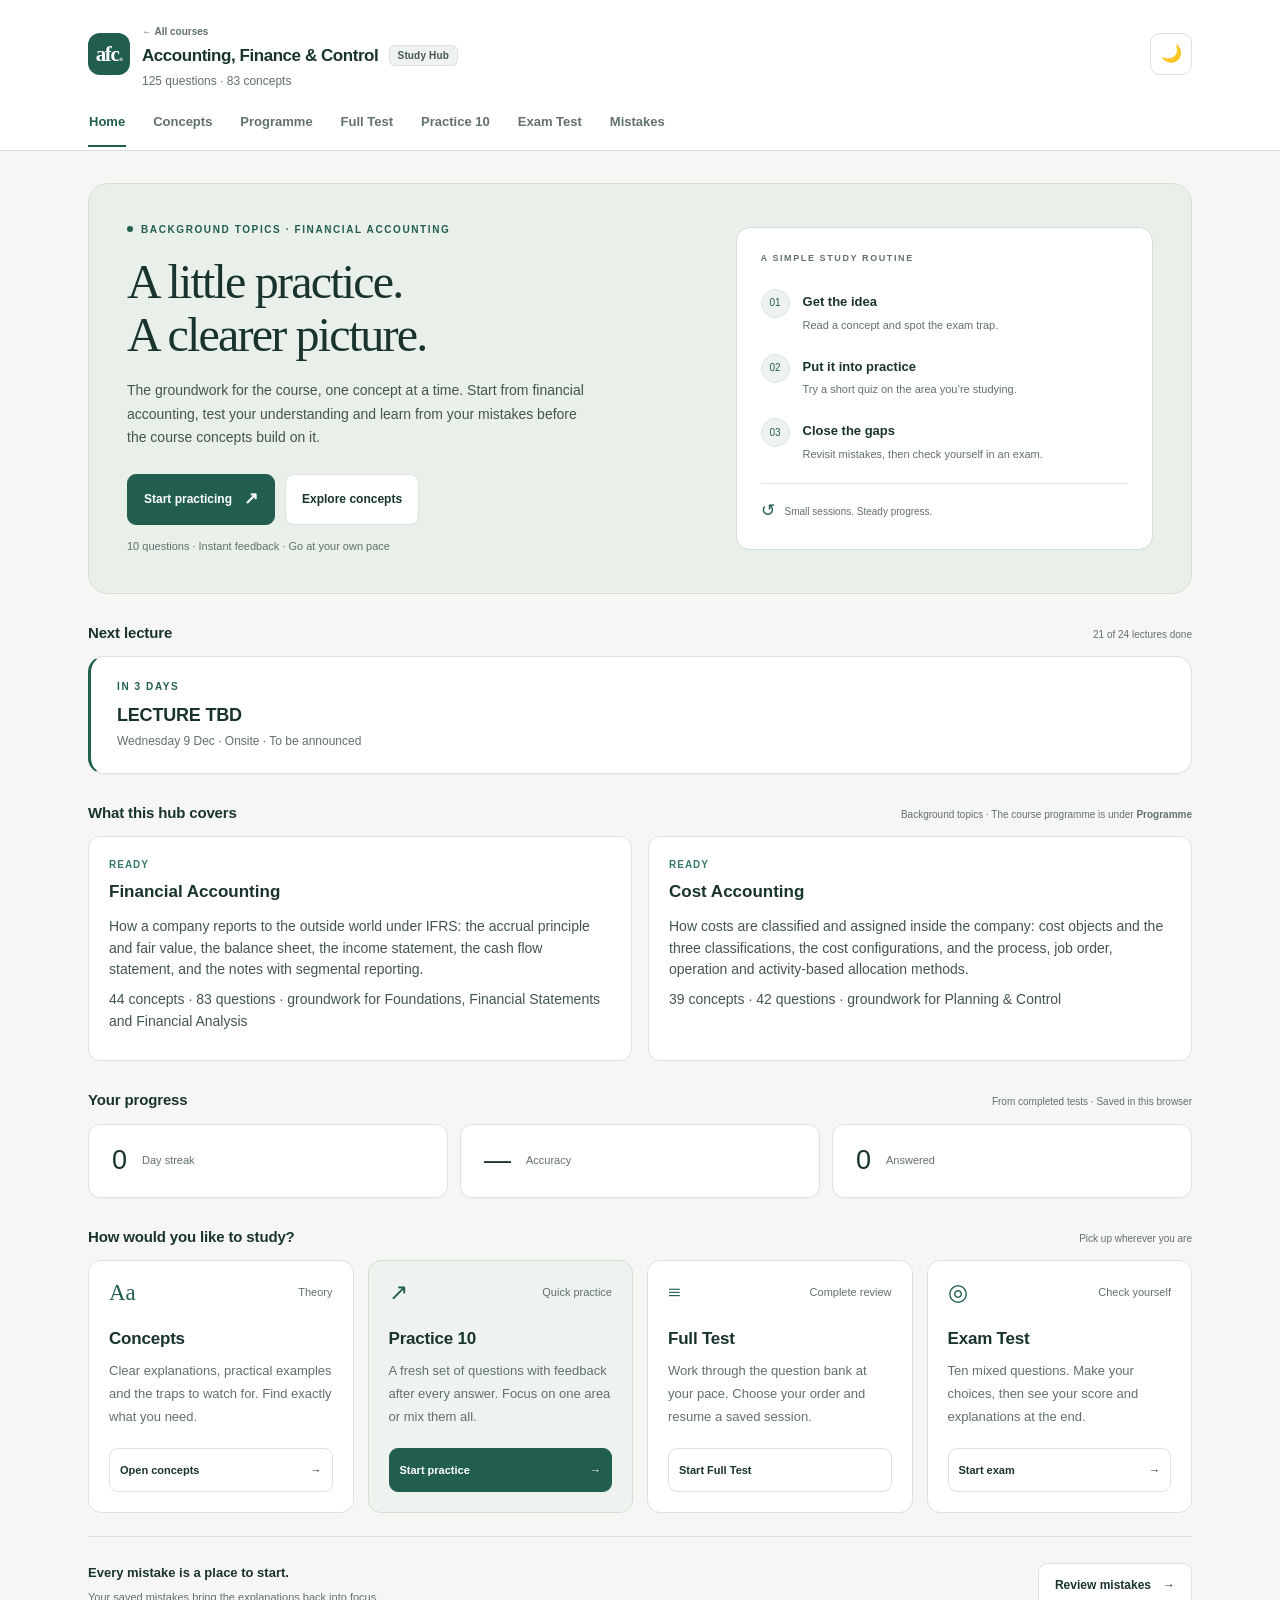
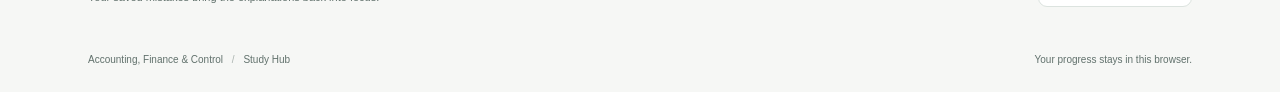
==== afc/index.html @ 66b8ca27 "Add Cost Accounting, the second background topic Builds the hub's second prerequisite from Annexure " ====
<!doctype html>
<html lang="en">
<head>
<meta charset="utf-8" />
<meta name="viewport" content="width=device-width, initial-scale=1, viewport-fit=cover" />
<title>Accounting, Finance &amp; Control Study Hub</title>
<meta name="description" content="Background topics for Accounting, Finance &amp; Control: concepts and practice questions, starting with IFRS financial accounting." />
<link rel="manifest" href="manifest.json" />
<link rel="icon" href="icon.svg" type="image/svg+xml" />
<link rel="apple-touch-icon" href="icon.svg" />
<meta name="theme-color" content="#225e50" />
<meta name="apple-mobile-web-app-capable" content="yes" />
<script>(function(){try{var t=localStorage.getItem('polimi_theme');if(!t){t=(window.matchMedia&&window.matchMedia('(prefers-color-scheme: dark)').matches)?'dark':'light';}document.documentElement.setAttribute('data-theme',t);}catch(e){}})();</script>
<link rel="stylesheet" href="styles.css" />
</head>
<body>
<a class="skip-link" href="#mainContent">Skip to content</a>
<header>
  <div class="header-inner">
    <div class="topbar">
      <div class="brand">
        <span class="brand-mark trigram" aria-hidden="true">afc<span>.</span></span>
        <div>
          <a class="backlink" href="../index.html">← All courses</a>
          <h1>Accounting, Finance &amp; Control <span class="badge" id="versionBadge">Study Hub</span></h1>
          <div class="small" id="count"></div>
        </div>
      </div>
      <div class="topbar-actions">
        <button class="theme-toggle" id="themeToggle" title="Toggle dark mode" aria-label="Toggle dark mode">🌙</button>
        <button class="hamb" id="hambBtn" aria-label="Menu" aria-controls="mainNav" aria-expanded="false">Menu</button>
      </div>
    </div>
    <nav class="nav" id="mainNav" aria-label="Sections">
      <button id="homeBtn" data-section="home" class="active" aria-current="page">Home</button>
      <button id="conceptsBtn" data-section="concepts">Concepts</button>
      <button id="programmeBtn" data-section="programme">Programme</button>
      <button id="fullBtn" data-mode="full">Full Test</button>
      <button id="practiceBtn" data-mode="practice10">Practice 10</button>
      <button id="examBtn" data-mode="exam">Exam Test</button>
      <button id="mistakesBtn" data-section="mistakes">Mistakes</button>
    </nav>
    <div class="progress-wrap"><div class="progress" id="progress"></div></div>
  </div>
</header>

<main id="mainContent" tabindex="-1">
  <section id="home" class="app-section">
    <div class="hero">
      <div class="hero-copy">
        <div class="eyebrow"><span class="status-dot" aria-hidden="true"></span> Background topics · Financial Accounting</div>
        <h2>A little practice.<br>A clearer picture.</h2>
        <p>The groundwork for the course, one concept at a time. Start from financial accounting, test your understanding and learn from your mistakes before the course concepts build on it.</p>
        <div class="hero-actions">
          <button class="primary" data-mode="practice10">Start practicing <span aria-hidden="true">↗</span></button>
          <button class="ghost" data-section="concepts">Explore concepts</button>
        </div>
        <div class="hero-note">10 questions · Instant feedback · Go at your own pace</div>
      </div>
      <aside class="study-path" aria-label="Suggested study routine">
        <div class="eyebrow">A simple study routine</div>
        <ol>
          <li><span class="step-number">01</span><div><strong>Get the idea</strong><p>Read a concept and spot the exam trap.</p></div></li>
          <li><span class="step-number">02</span><div><strong>Put it into practice</strong><p>Try a short quiz on the area you’re studying.</p></div></li>
          <li><span class="step-number">03</span><div><strong>Close the gaps</strong><p>Revisit mistakes, then check yourself in an exam.</p></div></li>
        </ol>
        <div class="path-footer"><span aria-hidden="true">↺</span> Small sessions. Steady progress.</div>
      </aside>
    </div>
    <div class="section-heading"><h3>Next lecture</h3><span class="small" id="courseProgress"></span></div>
    <div class="next-lecture card" id="nextLecture"></div>
    <div class="section-heading"><h3>What this hub covers</h3><span class="small">Background topics · The course programme is under <b>Programme</b></span></div>
    <div class="topic-grid">
      <div class="topic"><div class="kicker">Ready</div><strong>Financial Accounting</strong><p>How a company reports to the outside world under IFRS: the accrual principle and fair value, the balance sheet, the income statement, the cash flow statement, and the notes with segmental reporting.</p><p class="small">44 concepts · 83 questions · groundwork for Foundations, Financial Statements and Financial Analysis</p></div>
      <div class="topic"><div class="kicker">Ready</div><strong>Cost Accounting</strong><p>How costs are classified and assigned inside the company: cost objects and the three classifications, the cost configurations, and the process, job order, operation and activity-based allocation methods.</p><p class="small">39 concepts · 42 questions · groundwork for Planning &amp; Control</p></div>
    </div>
    <div class="section-heading"><h3>Your progress</h3><span class="small">From completed tests · Saved in this browser</span></div>
    <div class="stats-row" id="homeStats"></div>
    <div class="section-heading"><h3>How would you like to study?</h3><span class="small">Pick up wherever you are</span></div>
    <div class="mode-grid">
      <article class="mode-card">
        <div class="mode-top"><span class="mode-symbol" aria-hidden="true">Aa</span><span class="small">Theory</span></div>
        <h4>Concepts</h4>
        <p>Clear explanations, practical examples and the traps to watch for. Find exactly what you need.</p>
        <button class="ghost" data-section="concepts">Open concepts <span aria-hidden="true">→</span></button>
      </article>
      <article class="mode-card featured">
        <div class="mode-top"><span class="mode-symbol" aria-hidden="true">↗</span><span class="small">Quick practice</span></div>
        <h4>Practice 10</h4>
        <p>A fresh set of questions with feedback after every answer. Focus on one area or mix them all.</p>
        <button class="primary" data-mode="practice10">Start practice <span aria-hidden="true">→</span></button>
      </article>
      <article class="mode-card">
        <div class="mode-top"><span class="mode-symbol" aria-hidden="true">≡</span><span class="small">Complete review</span></div>
        <h4>Full Test</h4>
        <p>Work through the question bank at your pace. Choose your order and resume a saved session.</p>
        <button class="ghost" id="continueBtn" data-mode="full">Start Full Test</button>
      </article>
      <article class="mode-card">
        <div class="mode-top"><span class="mode-symbol" aria-hidden="true">◎</span><span class="small">Check yourself</span></div>
        <h4>Exam Test</h4>
        <p>Ten mixed questions. Make your choices, then see your score and explanations at the end.</p>
        <button class="ghost" data-mode="exam">Start exam <span aria-hidden="true">→</span></button>
      </article>
    </div>
    <div class="review-prompt"><div><strong>Every mistake is a place to start.</strong><p class="small">Your saved mistakes bring the explanations back into focus.</p></div><button class="ghost" data-section="mistakes">Review mistakes <span aria-hidden="true">→</span></button></div>
  </section>

  <section id="concepts" class="app-section hidden">
    <div class="card">
      <h2>Concepts</h2>
      <p class="small">Each card gives the meaning, how the rule works in practice, and the typical exam trap. Pick a topic to narrow the areas below it. Where the course material follows an older standard, a <b>Today</b> note adds what current IFRS says — the answers to learn for the exam stay the ones in the annexure.</p>
      <div class="pillrow" id="conceptPills"></div>
      <input class="searchbox" id="conceptSearch" placeholder="Search concepts..." aria-label="Search concepts" />
      <p class="small result-count" id="conceptResultCount" role="status" aria-live="polite"></p>
      <div class="empty-state hidden" id="conceptEmpty"><h3>No matching concepts</h3><p>Try a different search or browse all areas.</p><button class="ghost" data-reset-concepts>Clear filters</button></div>
      <div class="topic-grid concepts-grid" id="conceptsGrid"></div>
      <div class="callout warn">
        <strong>High-frequency traps</strong>
        <div class="topic-grid">
          <div class="topic"><div class="kicker">Trap</div><strong>Accrual ≠ cash</strong><p>Revenue belongs to the year the transaction takes effect; the cash inflow can fall in a different year.</p></div>
          <div class="topic"><div class="kicker">Trap</div><strong>FVTPL ≠ Available-for-sale</strong><p>Both are measured at fair value, but the variation goes to the income statement for FVTPL and to the revaluation reserve for available-for-sale.</p><p class="today-note"><b>Today.</b> Both are IAS 39 categories. Under IFRS 9 the second one is FVOCI, and its variation goes to other comprehensive income.</p></div>
          <div class="topic"><div class="kicker">Trap</div><strong>Impairment ≠ depreciation</strong><p>Depreciation allocates cost across useful life; impairment captures a durable, unrecoverable loss of value.</p><p class="today-note"><b>Today.</b> IAS 36 states it as carrying amount above recoverable amount, and the loss can be reversed later for assets other than goodwill.</p></div>
          <div class="topic"><div class="kicker">Trap</div><strong>Land is never depreciated</strong><p>Every other item of PPE is, and depreciation continues even while an asset sits idle.</p></div>
          <div class="topic"><div class="kicker">Trap</div><strong>LIFO is not allowed</strong><p>IFRS permits FIFO and weighted average only; LIFO logic is considered unrealistic.</p></div>
          <div class="topic"><div class="kicker">Trap</div><strong>Inventories: lower of the two</strong><p>Cost versus net realizable value, where NRV is the selling price less completion and selling costs.</p></div>
          <div class="topic"><div class="kicker">Trap</div><strong>Gross profit only by function</strong><p>The by-nature format runs from revenue straight to operating profit with no gross profit subtotal.</p></div>
          <div class="topic"><div class="kicker">Trap</div><strong>Direct depends on the cost object</strong><p>The supervisor is indirect for the T-shirt and direct for the department. Never classify a resource before naming the cost object.</p></div>
          <div class="topic"><div class="kicker">Trap</div><strong>Product cost ≠ direct cost</strong><p>Manufacturing overhead is indirect and still a product cost. Direct costs, on the other hand, are always product costs.</p></div>
          <div class="topic"><div class="kicker">Trap</div><strong>Variable means variable in total</strong><p>Per unit a variable cost is constant and a fixed cost falls as volume grows — the opposite of the intuition the names suggest.</p></div>
          <div class="topic"><div class="kicker">Trap</div><strong>Job order still allocates overhead</strong><p>It traces both direct components; only ABC changes how the indirect pool itself is spread.</p></div>
          <div class="topic"><div class="kicker">Trap</div><strong>Goodwill is tested, not amortized</strong><p>Indefinite life means an impairment test every year, with the loss credited to the income statement.</p><p class="today-note"><b>Today.</b> The loss is charged against the profit of the year, and goodwill is the one asset whose impairment can never be reversed.</p></div>
        </div>
      </div>
    </div>
  </section>

  <section id="programme" class="app-section hidden">
    <div class="card">
      <h2>Programme</h2>
      <p class="small">The lecture calendar for AFC26, as published by Professor Arnaboldi. The background topics in this hub are the groundwork for the first three modules.</p>
      <div class="section-heading"><h3>Modules</h3><span class="small">In the order they are taught</span></div>
      <div class="topic-grid" id="moduleGrid"></div>
      <div class="section-heading"><h3>Calendar</h3><span class="small">Mondays and Wednesdays · autumn 2026</span></div>
      <div class="calendar" id="calendarList"></div>
    </div>
  </section>

  <section id="testSection" class="app-section hidden">
    <section class="card" id="setup">
      <h2 id="testTitle">Test</h2>
      <p class="small" id="setupDesc">Choose a test mode.</p>
      <div class="controls">
        <div id="categoryWrap">
          <label class="small" for="category">Area</label>
          <select id="category"></select>
        </div>
        <div id="startWrap">
          <label class="small" for="startFrom">Start from question</label>
          <input id="startFrom" type="number" min="1" value="1" />
        </div>
        <div id="orderWrap">
          <label class="small" for="orderMode">Order</label>
          <select id="orderMode">
            <option value="ordered">Original order</option>
            <option value="shuffle">Shuffle</option>
          </select>
        </div>
      </div>
      <button class="primary" id="startBtn">Start</button>
    </section>
    <section class="card hidden" id="quiz"></section>
    <section class="card hidden" id="summary"></section>
  </section>

  <section id="mistakes" class="app-section hidden">
    <div class="card">
      <h2>Mistakes Review</h2>
      <p class="small">Wrong answers are saved in this browser.</p>
      <div id="mistakeList"></div>
      <button class="ghost" id="clearMistakesBtn">Reset mistakes</button>
    </div>
  </section>
</main>
<footer class="site-footer"><span>Accounting, Finance &amp; Control <span aria-hidden="true">/</span> Study Hub</span><span>Your progress stays in this browser.</span></footer>

<script src="data.js"></script>
<script src="course.js"></script>
<script src="app.js"></script>
</body>
</html>
---- afc/styles.css ----
:root {
  color-scheme: light;
  --bg: #f6f7f5; --card: #fff; --text: #19332f; --muted: #61716c;
  --line: #dce3df; --accent: #225e50; --accent2: #357c6a; --on-accent: #fff;
  --soft: #eef3ef; --text2: #42564e; --hero: #e8f0e9; --hero-line: #d2dfd3;
  --ok: #176543; --ok-bg: #edf7f0; --ok-line: #b8d9c4; --ok-border: #31805a;
  --bad: #ab352d; --bad-bg: #fff1ef; --bad-line: #eac4bf; --bad-border: #c4554b;
  --warn: #94631f; --shadow: 0 2px 3px #19332f04; --shadow-md: 0 8px 24px #19332f0c;
}
[data-theme="dark"] {
  color-scheme: dark;
  --bg: #111b18; --card: #192621; --text: #e8f0e9; --muted: #a4b9ad;
  --line: #34483d; --accent: #a6d4b8; --accent2: #aad7c0; --on-accent: #183a2c;
  --soft: #22352b; --text2: #c3d3c9; --hero: #20392c; --hero-line: #3c5542;
  --ok: #a5dfb8; --ok-bg: #1a3727; --ok-line: #407052; --ok-border: #7fc696;
  --bad: #ffb6ac; --bad-bg: #3b2523; --bad-line: #775048; --bad-border: #e89b8e;
  --warn: #e0b779; --shadow: 0 2px 3px #0001; --shadow-md: 0 8px 24px #0002;
}
* { box-sizing: border-box; }
html { scroll-behavior: smooth; scroll-padding-top: 155px; }
body { margin: 0; font-family: -apple-system, BlinkMacSystemFont, "Segoe UI", Arial, sans-serif; background: var(--bg); color: var(--text); line-height: 1.55; -webkit-font-smoothing: antialiased; }
button, input, select { font: inherit; }
button { touch-action: manipulation; }
button:disabled { opacity: .6; cursor: default; }
button:active:not(:disabled) { transform: translateY(1px); }
:focus-visible { outline: 3px solid var(--accent2); outline-offset: 4px; }
.hidden { display: none !important; }
.skip-link { position: fixed; z-index: 100; left: 20px; top: -100px; background: var(--accent); color: var(--on-accent); padding: 12px 20px; border-radius: 8px; }
.skip-link:focus { top: 12px; }
header { position: sticky; top: 0; z-index: 20; background: var(--card); border-bottom: 1px solid var(--line); }
.header-inner { max-width: 1160px; margin: auto; padding: 18px 28px 0; }
.topbar, .brand, .topbar-actions { display: flex; align-items: center; gap: 12px; }
.topbar { justify-content: space-between; }
.brand-mark { width: 42px; height: 42px; display: grid; align-content: center; grid-auto-flow: column; justify-content: center; flex-shrink: 0; background: var(--accent); color: var(--on-accent); font: bold 29px Georgia, serif; border-radius: 12px; letter-spacing: -2px; }
.brand-mark span { opacity: .55; }
.brand-mark.trigram { font-size: 21px; letter-spacing: -1.4px; }
h1 { font-size: 17px; font-weight: 650; letter-spacing: -.45px; margin: 0; }
h1 .badge { margin-left: 6px; font-size: 10px; vertical-align: 2px; font-weight: 600; letter-spacing: .15px; }
h2 { font-size: 28px; line-height: 1.25; letter-spacing: -.65px; margin: 0 0 12px; }
h3 { font-size: 18px; margin: 20px 0 10px; }
p { margin: 8px 0; }
.small { font-size: 12px; color: var(--muted); }
#count { margin-top: 3px; }
.backlink { display: inline-block; margin-bottom: 2px; color: var(--muted); font-size: 10px; font-weight: 650; text-decoration: none; }
.backlink:hover { color: var(--accent); text-decoration: underline; }
.theme-toggle, .hamb { min-height: 42px; border: 1px solid var(--line); background: var(--card); color: var(--text); border-radius: 10px; cursor: pointer; }
.theme-toggle { width: 42px; display: grid; place-items: center; font-size: 17px; }
.hamb { display: none; padding: 8px 12px; font-size: 13px; font-weight: 650; }
.nav { display: flex; gap: 26px; overflow-x: auto; padding-top: 13px; scrollbar-width: none; }
.nav button { min-height: 43px; flex-shrink: 0; border: 0; border-bottom: 2px solid transparent; background: none; padding: 8px 1px 12px; color: var(--muted); font-size: 13px; font-weight: 600; cursor: pointer; }
.nav button.active { border-bottom-color: var(--accent); color: var(--accent); }
.nav button:hover { color: var(--text); }
.progress-wrap { height: 3px; overflow: hidden; margin-top: 0; }
.progress { height: 100%; width: 0; background: var(--accent2); transition: width .2s ease; }
main { max-width: 1160px; margin: auto; padding: 32px 28px; min-height: calc(100vh - 220px); }
main:focus { outline: none; }
.hero { display: grid; grid-template-columns: 1.35fr 1fr; gap: 45px; background: var(--hero); border: 1px solid var(--hero-line); border-radius: 20px; padding: 38px; }
.eyebrow { text-transform: uppercase; font-size: 10px; font-weight: 700; letter-spacing: 1.6px; color: var(--accent); display: flex; align-items: center; gap: 8px; }
.status-dot { width: 6px; height: 6px; background: var(--accent); border-radius: 50%; }
.hero h2 { font: 48px/1.09 Georgia, "Times New Roman", serif; letter-spacing: -1.8px; margin: 19px 0 18px; }
.hero-copy > p { max-width: 460px; font-size: 14px; line-height: 1.7; color: var(--text2); }
.hero-actions { display: flex; flex-wrap: wrap; gap: 10px; margin-top: 24px; }
.hero-note { font-size: 11px; color: var(--muted); margin-top: 13px; }
.primary, .ghost, .pill { display: inline-flex; align-items: center; justify-content: center; gap: 12px; border: 1px solid var(--line); border-radius: 9px; background: var(--card); padding: 11px 16px; min-height: 44px; font-size: 12px; font-weight: 650; color: var(--text); cursor: pointer; transition: background .15s ease, box-shadow .15s ease; }
.primary, .pill.primary { background: var(--accent); border-color: var(--accent); color: var(--on-accent); }
.primary:hover:not(:disabled), .ghost:hover:not(:disabled), .pill:hover:not(:disabled) { box-shadow: var(--shadow-md); }
.ghost:hover:not(:disabled) { border-color: var(--accent); }
.hero-actions .primary span { font-size: 17px; }
.study-path { align-self: center; border-radius: 14px; background: var(--card); border: 1px solid var(--hero-line); padding: 24px; box-shadow: var(--shadow); }
.study-path .eyebrow { font-size: 9px; color: var(--muted); }
.study-path ol { list-style: none; padding: 0; margin: 23px 0 20px; }
.study-path li { display: flex; gap: 13px; margin-bottom: 20px; }
.study-path li:last-child { margin-bottom: 0; }
.step-number { display: grid; place-items: center; width: 29px; height: 29px; border: 1px solid var(--line); border-radius: 50%; flex-shrink: 0; background: var(--soft); color: var(--accent); font-size: 10px; }
.study-path strong { font-size: 13px; font-weight: 650; }
.study-path p { font-size: 11px; line-height: 1.55; color: var(--muted); margin: 3px 0 0; }
.path-footer { display: flex; align-items: center; gap: 10px; border-top: 1px solid var(--line); padding-top: 14px; font-size: 10px; color: var(--muted); }
.path-footer span { font-size: 17px; color: var(--accent); }
.section-heading { display: flex; justify-content: space-between; align-items: baseline; gap: 12px; margin: 27px 0 12px; }
.section-heading h3 { margin: 0; font-size: 15px; font-weight: 650; letter-spacing: -.15px; }
.section-heading .small { font-size: 10px; }
.stats-row { display: grid; grid-template-columns: repeat(3, 1fr); gap: 12px; }
.stat-pill { display: flex; align-items: center; gap: 16px; background: var(--card); border: 1px solid var(--line); border-radius: 12px; padding: 15px 23px; box-shadow: var(--shadow); }
.stat-pill strong { font-size: 27px; font-weight: 500; letter-spacing: -1px; }
.stat-pill span { font-size: 11px; color: var(--muted); }
.mode-grid { display: grid; grid-template-columns: repeat(4, 1fr); gap: 14px; }
.mode-card { display: flex; flex-direction: column; min-width: 0; background: var(--card); border: 1px solid var(--line); border-radius: 13px; padding: 20px; }
.mode-card.featured { border-color: var(--hero-line); background: var(--soft); }
.mode-top { display: flex; justify-content: space-between; align-items: center; gap: 5px; }
.mode-top .small { font-size: 11px; }
.mode-symbol { color: var(--accent); font-size: 23px; font-family: Georgia, serif; line-height: 1; }
.mode-card h4 { font-size: 17px; font-weight: 650; margin: 22px 0 8px; letter-spacing: -.2px; }
.mode-card p { color: var(--muted); font-size: 13px; line-height: 1.75; margin: 0 0 20px; }
.mode-card button { width: 100%; margin-top: auto; padding: 10px; font-size: 11px; justify-content: space-between; white-space: normal; }
.review-prompt { display: flex; align-items: center; justify-content: space-between; gap: 18px; margin-top: 23px; border-top: 1px solid var(--line); padding: 23px 0 0; }
.review-prompt strong { font-size: 13px; }
.review-prompt p { font-size: 11px; margin: 4px 0; }
.site-footer { max-width: 1160px; margin: 0 auto; padding: 10px 28px 24px; display: flex; justify-content: space-between; gap: 15px; font-size: 10px; color: var(--muted); }
.site-footer span span { padding: 0 6px; opacity: .5; }
.card { background: var(--card); border: 1px solid var(--line); border-radius: 16px; padding: 28px; box-shadow: var(--shadow); margin-bottom: 16px; }
#testSection { max-width: 820px; margin: auto; }
#mistakes { max-width: 900px; margin: auto; }
.grid, .topic-grid { display: grid; grid-template-columns: repeat(2, 1fr); gap: 16px; }
.topic { background: var(--card); border: 1px solid var(--line); border-radius: 12px; padding: 20px; min-width: 0; overflow-wrap: break-word; }
.topic strong { font-size: 17px; display: block; margin: 6px 0 11px; }
.topic p { font-size: 14px; color: var(--text2); }
.kicker { font-size: 10px; color: var(--accent2); font-weight: 700; text-transform: uppercase; letter-spacing: 1px; }
.topic details { margin-top: 12px; border-top: 1px solid var(--line); padding-top: 12px; }
.topic summary { font-size: 13px; font-weight: 600; cursor: pointer; min-height: 30px; }
.mini { font-size: 13px; color: var(--text2); }
.today-note { margin: 14px 0 0; border-top: 1px dashed var(--line); padding-top: 12px; font-size: 12px; line-height: 1.7; color: var(--muted); }
.today-note b { color: var(--accent); font-weight: 650; }
.feedback .today-note { border-top-color: var(--line); }
.searchbox, input[type=number], select { width: 100%; min-height: 46px; border: 1px solid var(--line); border-radius: 9px; padding: 11px 13px; font: inherit; font-size: 16px; background: var(--card); color: var(--text); }
.searchbox { padding-left: 16px; background: var(--bg); }
.searchbox::placeholder { color: var(--muted); }
.pillrow { display: flex; flex-wrap: wrap; gap: 7px; margin: 20px 0 16px; }
.pill { border-radius: 7px; padding: 8px 12px; min-height: 40px; }
.pill-topic { background: var(--soft); border-color: var(--hero-line); color: var(--accent); font-weight: 700; }
.pill-topic.primary { background: var(--accent); border-color: var(--accent); color: var(--on-accent); }
.pill-sep { align-self: stretch; width: 1px; margin: 4px 5px; background: var(--line); }
.pillrow { align-items: center; }
.result-count { margin: 14px 0; }
.empty-state { text-align: center; padding: 36px 16px; border: 1px dashed var(--line); border-radius: 12px; margin: 18px 0; }
.empty-state p { color: var(--muted); }
.empty-state button { margin-top: 12px; }
.controls { display: grid; grid-template-columns: repeat(3, 1fr); align-items: end; gap: 12px; margin: 20px 0; }
.controls .small { display: block; margin-bottom: 7px; }
#quiz > .controls { grid-template-columns: 100px max-content; margin: 5px 0 22px; }
.callout { border-left: 3px solid var(--accent); background: var(--soft); padding: 20px; border-radius: 10px; margin: 22px 0 0; }
.warn { border-left-color: var(--warn); }
.warn > .topic-grid { margin-top: 15px; }
.question { font-size: 20px; line-height: 1.55; font-weight: 550; margin: 18px 0 22px; white-space: pre-wrap; }
.meta { display: flex; gap: 7px; flex-wrap: wrap; margin-bottom: 22px; }
.badge { font-size: 10px; border: 1px solid var(--line); background: var(--soft); border-radius: 6px; padding: 4px 8px; color: var(--text2); font-weight: 500; }
.option { display: block; width: 100%; text-align: left; margin: 10px 0; border: 1px solid var(--line); border-radius: 10px; background: var(--card); color: var(--text); padding: 15px 40px 15px 16px; font: inherit; font-size: 15px; position: relative; cursor: pointer; }
.option strong { margin-right: 8px; }
.option:not(:disabled):hover { border-color: var(--accent); background: var(--soft); }
.option:disabled { opacity: 1; }
.option.correct { border-color: var(--ok-border); background: var(--ok-bg); }
.option.wrong { border-color: var(--bad-border); background: var(--bad-bg); }
.option.selected { border-color: var(--accent); background: var(--soft); box-shadow: inset 0 0 0 1px var(--accent); }
.option.correct::after, .option.wrong::after, .option.selected::after { position: absolute; right: 15px; top: 50%; transform: translateY(-50%); font-weight: 700; }
.option.correct::after { content: '✓'; color: var(--ok); }
.option.wrong::after { content: '×'; color: var(--bad); }
.option.selected::after { content: '●'; color: var(--accent); font-size: 12px; }
.feedback { display: none; margin-top: 20px; border-radius: 10px; padding: 18px; font-size: 14px; }
.feedback.show { display: block; }
.feedback.ok { background: var(--ok-bg); border: 1px solid var(--ok-line); }
.feedback.bad { background: var(--bad-bg); border: 1px solid var(--bad-line); }
.feedback h3 { margin-top: 0; font-size: 16px; }
.quiznav { display: grid; grid-template-columns: 1fr 1fr; gap: 12px; margin-top: 24px; }
.quiznav button { min-height: 46px; }
.swipe-hint { display: none; }
.summary-grid { display: grid; grid-template-columns: repeat(4, 1fr); gap: 10px; margin: 20px 0; }
.stat { background: var(--soft); border: 1px solid var(--line); border-radius: 10px; padding: 16px 10px; text-align: center; font-size: 12px; }
.stat strong { display: block; font-size: 28px; font-weight: 500; }
.review-item { border-top: 1px solid var(--line); padding: 20px 0; overflow-wrap: anywhere; font-size: 14px; }
.next-lecture { margin: 0; padding: 22px 26px; border-left: 3px solid var(--accent); }
.next-lecture strong { display: block; font-size: 18px; font-weight: 650; letter-spacing: -.2px; margin: 8px 0 2px; }
.next-lecture p { margin: 0; }
.calendar { display: flex; flex-direction: column; border: 1px solid var(--line); border-radius: 12px; overflow: hidden; }
.lecture { display: flex; align-items: center; gap: 16px; padding: 14px 18px; border-bottom: 1px solid var(--line); background: var(--card); }
.lecture:last-child { border-bottom: 0; }
.lecture-date { display: grid; place-items: center; width: 46px; flex-shrink: 0; border: 1px solid var(--line); border-radius: 9px; background: var(--soft); padding: 6px 0; line-height: 1.15; }
.lecture-date .day { font-size: 17px; font-weight: 600; letter-spacing: -.5px; }
.lecture-date .mon, .lecture-date .dow { font-size: 9px; text-transform: uppercase; letter-spacing: .8px; color: var(--muted); }
.lecture-body { flex: 1; min-width: 0; }
.lecture-body strong { display: block; font-size: 14px; font-weight: 600; overflow-wrap: anywhere; }
.lecture-body p { margin: 2px 0 0; }
.lecture .badge { flex-shrink: 0; }
.lecture.past { opacity: .5; }
.lecture.off .lecture-body strong { font-weight: 500; color: var(--muted); }
.lecture.off .lecture-date { background: transparent; border-style: dashed; }
.lecture.today { background: var(--soft); }
.lecture.today .lecture-date { border-color: var(--accent); color: var(--accent); }
.lecture.today .today-badge { background: var(--accent); border-color: var(--accent); color: var(--on-accent); font-weight: 650; }
#programme .section-heading:first-of-type { margin-top: 26px; }
.session-resume, .quiz-notice { padding: 16px; margin: 18px 0; background: var(--soft); border: 1px solid var(--line); border-radius: 10px; font-size: 13px; }
.session-resume button { margin-top: 8px; }
.confetti-container { position: fixed; inset: 0; pointer-events: none; z-index: 999; overflow: hidden; }
.confetti-piece { position: absolute; top: -12px; width: 8px; height: 14px; opacity: .9; border-radius: 2px; animation: confetti-fall linear forwards; }
@keyframes confetti-fall { to { transform: translateY(110vh) rotate(540deg); opacity: 0; } }
@media (max-width: 1000px) {
  .hero { gap: 28px; padding: 30px; }
  .hero h2 { font-size: 42px; }
  .mode-grid { grid-template-columns: repeat(2, 1fr); }
  .mode-card p { font-size: 13px; }
  .mode-top .small { font-size: 11px; }
}
@media (max-width: 760px) {
  .header-inner { padding: 14px 18px 0; }
  .nav { gap: 24px; }
  main { padding: 22px 18px; }
  .hero { grid-template-columns: 1fr; gap: 28px; padding: 28px; }
  .hero-copy > p { max-width: none; }
  .study-path { padding: 20px; }
  .study-path p { font-size: 12px; }
  .study-path ol { margin-top: 20px; }
  .study-path li { margin-bottom: 17px; }
  .study-path .eyebrow, .path-footer { font-size: 10px; }
  .grid, .topic-grid { grid-template-columns: 1fr; }
  .controls { grid-template-columns: 1fr; }
  .summary-grid { grid-template-columns: repeat(2, 1fr); }
  .card { padding: 22px; }
  .stat-pill { flex-direction: column; gap: 0; padding: 14px 8px; }
  .section-heading { align-items: flex-start; flex-direction: column; gap: 4px; }
  .section-heading .small { font-size: 11px; }
  .swipe-hint { display: block; text-align: center; font-size: 11px; color: var(--muted); margin-top: 12px; }
  .site-footer { padding: 10px 18px 22px; flex-wrap: wrap; gap: 5px; }
  .review-prompt { align-items: flex-start; flex-direction: column; gap: 10px; }
  .review-prompt p { font-size: 12px; }
  .question { font-size: 18px; }
  .lecture { flex-wrap: wrap; gap: 12px; padding: 14px; }
  .lecture-body { flex-basis: calc(100% - 58px); }
  .lecture .badge { margin-left: 58px; }
  .next-lecture { padding: 20px; }
  .next-lecture strong { font-size: 16px; }
}
@media (max-width: 480px) {
  .brand { gap: 9px; }
  .brand-mark { width: 34px; height: 36px; font-size: 24px; border-radius: 9px; }
  .brand-mark.trigram { font-size: 17px; }
  h1 { font-size: 13px; letter-spacing: -.2px; }
  h1 .badge { display: none; }
  #count { font-size: 10px; }
  .topbar-actions { gap: 6px; }
  .theme-toggle { width: 38px; }
  .hamb { display: block; }
  .header-inner { padding: 12px 14px 7px; }
  .nav { display: none; padding-top: 12px; gap: 6px; flex-wrap: wrap; }
  .nav.open { display: flex; }
  .nav button { width: calc(50% - 3px); background: var(--soft); text-align: left; padding: 10px 12px; border-radius: 7px; border-bottom: 0; }
  .nav button.active { background: var(--accent); color: var(--on-accent); }
  .progress-wrap { margin-top: 7px; }
  main { padding: 18px 14px; }
  .hero { padding: 23px; border-radius: 14px; }
  .hero h2 { font-size: 39px; letter-spacing: -1.4px; }
  .hero-copy > p { font-size: 13px; }
  .hero-note { font-size: 10px; line-height: 1.7; }
  .hero-actions { flex-direction: column; }
  .hero-actions button { width: 100%; }
  .study-path { padding: 18px; }
  .study-path li { gap: 10px; }
  .mode-grid { grid-template-columns: 1fr; gap: 12px; }
  .mode-card { padding: 22px; }
  .mode-card h4 { margin-top: 18px; }
  .mode-card button { font-size: 12px; }
  .card { padding: 18px; border-radius: 12px; }
  .pillrow { gap: 6px; }
  .pill { font-size: 11px; padding: 8px 10px; }
  .stat-pill strong { font-size: 24px; }
  .stat-pill span { font-size: 10px; }
  .stats-row { gap: 8px; }
  .callout { padding: 14px; }
  .topic { padding: 16px; }
}
@media (prefers-reduced-motion: reduce) {
  html { scroll-behavior: auto; }
  *, *::before, *::after { animation: none !important; transition: none !important; }
}
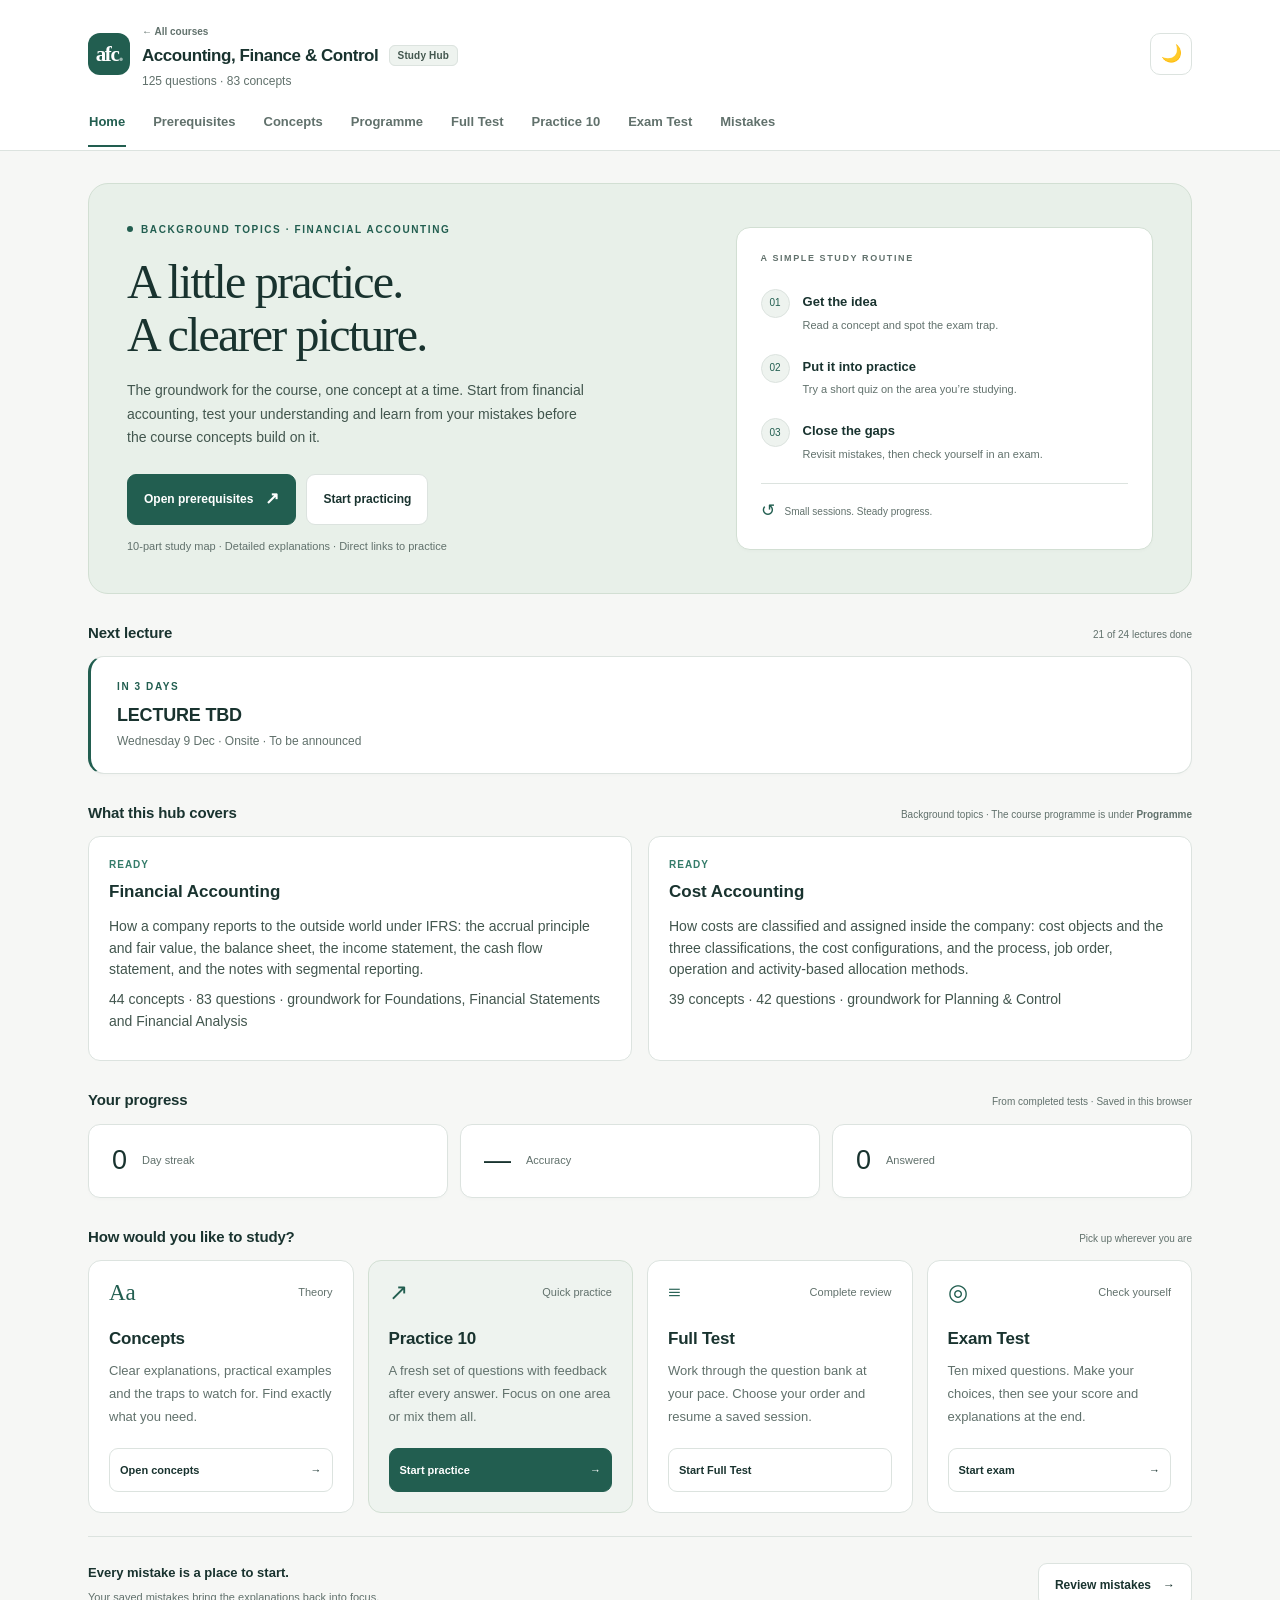
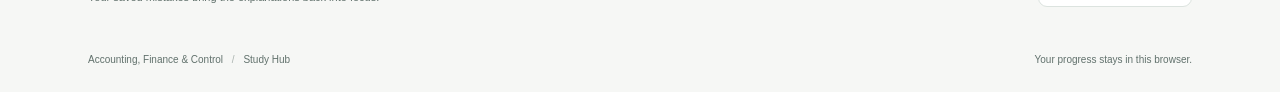
==== commit 0399d4d6: "Add the AFC prerequisites study map" ====
--- a/afc/index.html
+++ b/afc/index.html
@@ -33,6 +33,7 @@
     </div>
     <nav class="nav" id="mainNav" aria-label="Sections">
       <button id="homeBtn" data-section="home" class="active" aria-current="page">Home</button>
+      <button id="studyMapBtn" data-section="studyMap">Prerequisites</button>
       <button id="conceptsBtn" data-section="concepts">Concepts</button>
       <button id="programmeBtn" data-section="programme">Programme</button>
       <button id="fullBtn" data-mode="full">Full Test</button>
@@ -52,10 +53,10 @@
         <h2>A little practice.<br>A clearer picture.</h2>
         <p>The groundwork for the course, one concept at a time. Start from financial accounting, test your understanding and learn from your mistakes before the course concepts build on it.</p>
         <div class="hero-actions">
-          <button class="primary" data-mode="practice10">Start practicing <span aria-hidden="true">↗</span></button>
-          <button class="ghost" data-section="concepts">Explore concepts</button>
-        </div>
-        <div class="hero-note">10 questions · Instant feedback · Go at your own pace</div>
+          <button class="primary" data-section="studyMap">Open prerequisites <span aria-hidden="true">↗</span></button>
+          <button class="ghost" data-mode="practice10">Start practicing</button>
+        </div>
+        <div class="hero-note">10-part study map · Detailed explanations · Direct links to practice</div>
       </div>
       <aside class="study-path" aria-label="Suggested study routine">
         <div class="eyebrow">A simple study routine</div>
@@ -104,6 +105,23 @@
       </article>
     </div>
     <div class="review-prompt"><div><strong>Every mistake is a place to start.</strong><p class="small">Your saved mistakes bring the explanations back into focus.</p></div><button class="ghost" data-section="mistakes">Review mistakes <span aria-hidden="true">→</span></button></div>
+  </section>
+
+  <section id="studyMap" class="app-section hidden">
+    <div class="card">
+      <div class="study-map-intro">
+        <div>
+          <div class="eyebrow">Prerequisites</div>
+          <h2>Your ten-part foundation</h2>
+          <p class="small">Parts 01–09 organise the two prerequisite annexures into a single route from financial reporting to cost allocation. Part 10 connects those foundations to the first new AFC topic: group accounting and financial statement consolidation.</p>
+        </div>
+        <div class="map-legend" aria-label="Study status">
+          <span><i class="map-dot ready" aria-hidden="true"></i> Ready</span>
+          <span><i class="map-dot next" aria-hidden="true"></i> Next lecture</span>
+        </div>
+      </div>
+      <div id="studyMapGrid" class="study-map"></div>
+    </div>
   </section>
 
   <section id="concepts" class="app-section hidden">
@@ -138,7 +156,7 @@
   <section id="programme" class="app-section hidden">
     <div class="card">
       <h2>Programme</h2>
-      <p class="small">The lecture calendar for AFC26, as published by Professor Arnaboldi. The background topics in this hub are the groundwork for the first three modules.</p>
+      <p class="small">The lecture calendar for AFC26, as published by Professor Arnaboldi. Each module that rests on a background topic in this hub links straight to a practice run on it.</p>
       <div class="section-heading"><h3>Modules</h3><span class="small">In the order they are taught</span></div>
       <div class="topic-grid" id="moduleGrid"></div>
       <div class="section-heading"><h3>Calendar</h3><span class="small">Mondays and Wednesdays · autumn 2026</span></div>
--- a/afc/styles.css
+++ b/afc/styles.css
@@ -100,6 +100,35 @@
 .card { background: var(--card); border: 1px solid var(--line); border-radius: 16px; padding: 28px; box-shadow: var(--shadow); margin-bottom: 16px; }
 #testSection { max-width: 820px; margin: auto; }
 #mistakes { max-width: 900px; margin: auto; }
+.study-map-intro { display: flex; align-items: flex-end; justify-content: space-between; gap: 28px; margin-bottom: 24px; }
+.study-map-intro h2 { margin: 8px 0; }
+.study-map-intro p { max-width: 760px; line-height: 1.7; }
+.map-legend { display: flex; gap: 15px; flex-shrink: 0; color: var(--muted); font-size: 11px; }
+.map-legend span { display: inline-flex; align-items: center; gap: 6px; }
+.map-dot { width: 8px; height: 8px; border-radius: 50%; background: var(--ok-border); }
+.map-dot.next { background: var(--warn); }
+.study-map { display: grid; gap: 18px; }
+.map-topic { border: 1px solid var(--line); border-radius: 14px; overflow: hidden; background: var(--bg); }
+.map-heading { display: flex; align-items: center; justify-content: space-between; gap: 16px; padding: 18px 20px; border-bottom: 1px solid var(--line); background: var(--soft); }
+.map-heading h3 { margin: 5px 0 0; font-size: 19px; letter-spacing: -.25px; }
+.map-list { display: grid; grid-template-columns: repeat(2, minmax(0, 1fr)); gap: 1px; background: var(--line); }
+.map-block { display: flex; flex-direction: column; min-width: 0; padding: 20px; background: var(--card); color: var(--text); }
+.map-block.next { box-shadow: inset 3px 0 0 var(--warn); }
+.map-block-heading { display: grid; grid-template-columns: 38px minmax(0, 1fr) auto; align-items: start; gap: 12px; }
+.map-number { display: grid; place-items: center; width: 36px; height: 36px; border: 1px solid var(--line); border-radius: 50%; background: var(--soft); color: var(--accent); font-size: 10px; font-weight: 700; }
+.map-block.next .map-number { border-style: dashed; color: var(--warn); }
+.map-copy { min-width: 0; }
+.map-copy strong { display: block; font-size: 15px; line-height: 1.35; }
+.map-copy small { display: block; margin-top: 6px; color: var(--muted); font-size: 11px; line-height: 1.5; }
+.map-status { border: 1px solid var(--ok-line); border-radius: 99px; padding: 4px 7px; background: var(--ok-bg); color: var(--ok); font-size: 9px; font-weight: 700; text-transform: uppercase; letter-spacing: .6px; white-space: nowrap; }
+.map-block.next .map-status { border-color: var(--hero-line); background: var(--soft); color: var(--warn); }
+.map-detail { display: flex; flex: 1; flex-direction: column; border-top: 1px solid var(--line); margin-top: 16px; padding-top: 15px; }
+.map-detail > p { margin: 0; color: var(--text2); font-size: 13px; line-height: 1.7; }
+.map-detail h4 { margin: 18px 0 8px; font-size: 12px; color: var(--accent); text-transform: uppercase; letter-spacing: .7px; }
+.map-detail ul { margin: 0 0 16px; padding-left: 19px; color: var(--text2); font-size: 12px; line-height: 1.65; }
+.map-detail li + li { margin-top: 6px; }
+.map-detail .map-connection { border-left: 2px solid var(--accent2); padding-left: 11px; font-size: 12px; }
+.map-detail .map-action { width: 100%; justify-content: space-between; margin-top: auto; padding: 10px 12px; font-size: 11px; }
 .grid, .topic-grid { display: grid; grid-template-columns: repeat(2, 1fr); gap: 16px; }
 .topic { background: var(--card); border: 1px solid var(--line); border-radius: 12px; padding: 20px; min-width: 0; overflow-wrap: break-word; }
 .topic strong { font-size: 17px; display: block; margin: 6px 0 11px; }
@@ -108,6 +137,9 @@
 .topic details { margin-top: 12px; border-top: 1px solid var(--line); padding-top: 12px; }
 .topic summary { font-size: 13px; font-weight: 600; cursor: pointer; min-height: 30px; }
 .mini { font-size: 13px; color: var(--text2); }
+.topic details.deep summary { color: var(--accent); }
+.topic details.deep .source { font-size: 10px; color: var(--muted); margin: 8px 0 0; }
+.topic details.deep .source em { font-style: normal; font-weight: 650; }
 .today-note { margin: 14px 0 0; border-top: 1px dashed var(--line); padding-top: 12px; font-size: 12px; line-height: 1.7; color: var(--muted); }
 .today-note b { color: var(--accent); font-weight: 650; }
 .feedback .today-note { border-top-color: var(--line); }
@@ -121,6 +153,7 @@
 .pill-sep { align-self: stretch; width: 1px; margin: 4px 5px; background: var(--line); }
 .pillrow { align-items: center; }
 .result-count { margin: 14px 0; }
+.topic-note { margin: -6px 0 14px; padding: 9px 13px; border-left: 3px solid var(--accent2); background: var(--soft); border-radius: 0 8px 8px 0; font-size: 11px; color: var(--text2); }
 .empty-state { text-align: center; padding: 36px 16px; border: 1px dashed var(--line); border-radius: 12px; margin: 18px 0; }
 .empty-state p { color: var(--muted); }
 .empty-state button { margin-top: 12px; }
@@ -176,6 +209,12 @@
 .lecture.today .lecture-date { border-color: var(--accent); color: var(--accent); }
 .lecture.today .today-badge { background: var(--accent); border-color: var(--accent); color: var(--on-accent); font-weight: 650; }
 #programme .section-heading:first-of-type { margin-top: 26px; }
+.module-revise { margin-top: 14px; border-top: 1px dashed var(--line); padding-top: 12px; }
+.module-revise p { margin: 0 0 10px; }
+.module-revise b { color: var(--accent); }
+.module-revise button { width: 100%; justify-content: space-between; padding: 10px 14px; font-size: 11px; }
+#moduleGrid .topic { display: flex; flex-direction: column; }
+#moduleGrid .module-revise { margin-top: auto; }
 .session-resume, .quiz-notice { padding: 16px; margin: 18px 0; background: var(--soft); border: 1px solid var(--line); border-radius: 10px; font-size: 13px; }
 .session-resume button { margin-top: 8px; }
 .confetti-container { position: fixed; inset: 0; pointer-events: none; z-index: 999; overflow: hidden; }
@@ -200,6 +239,8 @@
   .study-path li { margin-bottom: 17px; }
   .study-path .eyebrow, .path-footer { font-size: 10px; }
   .grid, .topic-grid { grid-template-columns: 1fr; }
+  .study-map-intro { align-items: flex-start; flex-direction: column; gap: 12px; }
+  .map-list { grid-template-columns: 1fr; }
   .controls { grid-template-columns: 1fr; }
   .summary-grid { grid-template-columns: repeat(2, 1fr); }
   .card { padding: 22px; }
@@ -254,6 +295,10 @@
   .stats-row { gap: 8px; }
   .callout { padding: 14px; }
   .topic { padding: 16px; }
+  .map-block { padding: 17px; }
+  .map-block-heading { grid-template-columns: 34px minmax(0, 1fr); }
+  .map-number { width: 32px; height: 32px; }
+  .map-status { grid-column: 2; justify-self: start; }
 }
 @media (prefers-reduced-motion: reduce) {
   html { scroll-behavior: auto; }
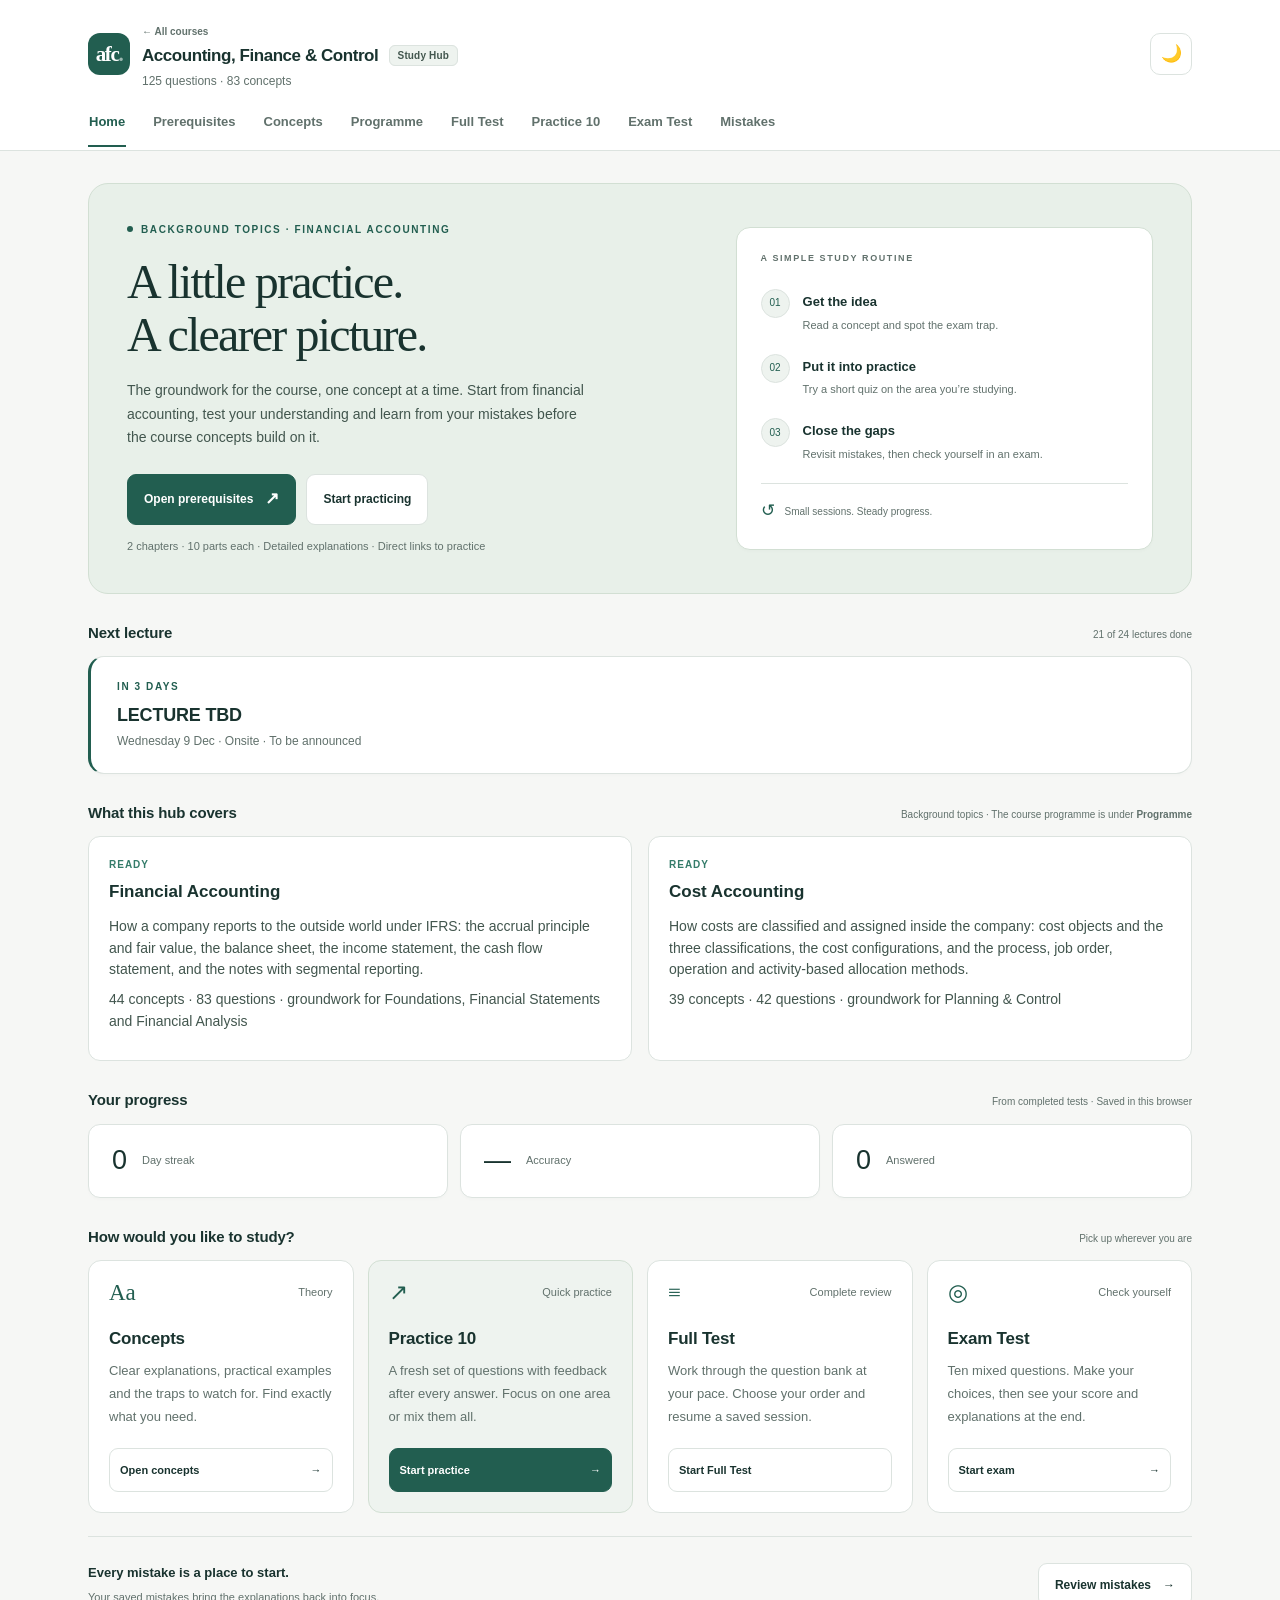
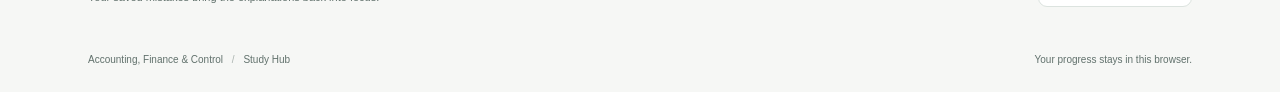
==== commit a59acc07: "Split AFC prerequisites into two study chapters" ====
--- a/afc/index.html
+++ b/afc/index.html
@@ -56,7 +56,7 @@
           <button class="primary" data-section="studyMap">Open prerequisites <span aria-hidden="true">↗</span></button>
           <button class="ghost" data-mode="practice10">Start practicing</button>
         </div>
-        <div class="hero-note">10-part study map · Detailed explanations · Direct links to practice</div>
+        <div class="hero-note">2 chapters · 10 parts each · Detailed explanations · Direct links to practice</div>
       </div>
       <aside class="study-path" aria-label="Suggested study routine">
         <div class="eyebrow">A simple study routine</div>
@@ -112,12 +112,12 @@
       <div class="study-map-intro">
         <div>
           <div class="eyebrow">Prerequisites</div>
-          <h2>Your ten-part foundation</h2>
-          <p class="small">Parts 01–09 organise the two prerequisite annexures into a single route from financial reporting to cost allocation. Part 10 connects those foundations to the first new AFC topic: group accounting and financial statement consolidation.</p>
+          <h2>Your prerequisite study map</h2>
+          <p class="small">The material is organised like the Strategy &amp; Marketing study map: 10 parts for Financial Accounting and 10 parts for Cost Accounting. Expand a part for its explanation, learning objectives and related concept cards.</p>
         </div>
         <div class="map-legend" aria-label="Study status">
           <span><i class="map-dot ready" aria-hidden="true"></i> Ready</span>
-          <span><i class="map-dot next" aria-hidden="true"></i> Next lecture</span>
+          <span><i class="map-dot next" aria-hidden="true"></i> Next</span>
         </div>
       </div>
       <div id="studyMapGrid" class="study-map"></div>
--- a/afc/styles.css
+++ b/afc/styles.css
@@ -111,10 +111,12 @@
 .map-topic { border: 1px solid var(--line); border-radius: 14px; overflow: hidden; background: var(--bg); }
 .map-heading { display: flex; align-items: center; justify-content: space-between; gap: 16px; padding: 18px 20px; border-bottom: 1px solid var(--line); background: var(--soft); }
 .map-heading h3 { margin: 5px 0 0; font-size: 19px; letter-spacing: -.25px; }
-.map-list { display: grid; grid-template-columns: repeat(2, minmax(0, 1fr)); gap: 1px; background: var(--line); }
-.map-block { display: flex; flex-direction: column; min-width: 0; padding: 20px; background: var(--card); color: var(--text); }
+.map-list { display: grid; grid-template-columns: 1fr; gap: 1px; background: var(--line); }
+.map-block { min-width: 0; background: var(--card); color: var(--text); }
 .map-block.next { box-shadow: inset 3px 0 0 var(--warn); }
-.map-block-heading { display: grid; grid-template-columns: 38px minmax(0, 1fr) auto; align-items: start; gap: 12px; }
+.map-block-heading { display: grid; grid-template-columns: 38px minmax(0, 1fr) auto 24px; align-items: center; gap: 14px; padding: 18px 20px; cursor: pointer; list-style: none; }
+.map-block-heading::-webkit-details-marker { display: none; }
+.map-block-heading:hover, .map-block[open] .map-block-heading { background: var(--soft); }
 .map-number { display: grid; place-items: center; width: 36px; height: 36px; border: 1px solid var(--line); border-radius: 50%; background: var(--soft); color: var(--accent); font-size: 10px; font-weight: 700; }
 .map-block.next .map-number { border-style: dashed; color: var(--warn); }
 .map-copy { min-width: 0; }
@@ -122,13 +124,15 @@
 .map-copy small { display: block; margin-top: 6px; color: var(--muted); font-size: 11px; line-height: 1.5; }
 .map-status { border: 1px solid var(--ok-line); border-radius: 99px; padding: 4px 7px; background: var(--ok-bg); color: var(--ok); font-size: 9px; font-weight: 700; text-transform: uppercase; letter-spacing: .6px; white-space: nowrap; }
 .map-block.next .map-status { border-color: var(--hero-line); background: var(--soft); color: var(--warn); }
-.map-detail { display: flex; flex: 1; flex-direction: column; border-top: 1px solid var(--line); margin-top: 16px; padding-top: 15px; }
+.map-toggle { color: var(--accent); font-size: 22px; line-height: 1; text-align: center; transition: transform .18s ease; }
+.map-block[open] .map-toggle { transform: rotate(180deg); }
+.map-detail { border-top: 1px solid var(--line); padding: 20px 20px 22px 72px; }
 .map-detail > p { margin: 0; color: var(--text2); font-size: 13px; line-height: 1.7; }
 .map-detail h4 { margin: 18px 0 8px; font-size: 12px; color: var(--accent); text-transform: uppercase; letter-spacing: .7px; }
 .map-detail ul { margin: 0 0 16px; padding-left: 19px; color: var(--text2); font-size: 12px; line-height: 1.65; }
 .map-detail li + li { margin-top: 6px; }
 .map-detail .map-connection { border-left: 2px solid var(--accent2); padding-left: 11px; font-size: 12px; }
-.map-detail .map-action { width: 100%; justify-content: space-between; margin-top: auto; padding: 10px 12px; font-size: 11px; }
+.map-detail .map-action { width: 100%; justify-content: space-between; margin-top: 18px; padding: 10px 12px; font-size: 11px; }
 .grid, .topic-grid { display: grid; grid-template-columns: repeat(2, 1fr); gap: 16px; }
 .topic { background: var(--card); border: 1px solid var(--line); border-radius: 12px; padding: 20px; min-width: 0; overflow-wrap: break-word; }
 .topic strong { font-size: 17px; display: block; margin: 6px 0 11px; }
@@ -240,7 +244,9 @@
   .study-path .eyebrow, .path-footer { font-size: 10px; }
   .grid, .topic-grid { grid-template-columns: 1fr; }
   .study-map-intro { align-items: flex-start; flex-direction: column; gap: 12px; }
-  .map-list { grid-template-columns: 1fr; }
+  .map-block-heading { grid-template-columns: 38px minmax(0, 1fr) 22px; gap: 11px; padding: 16px; }
+  .map-status { display: none; }
+  .map-detail { padding: 18px 16px 20px; }
   .controls { grid-template-columns: 1fr; }
   .summary-grid { grid-template-columns: repeat(2, 1fr); }
   .card { padding: 22px; }
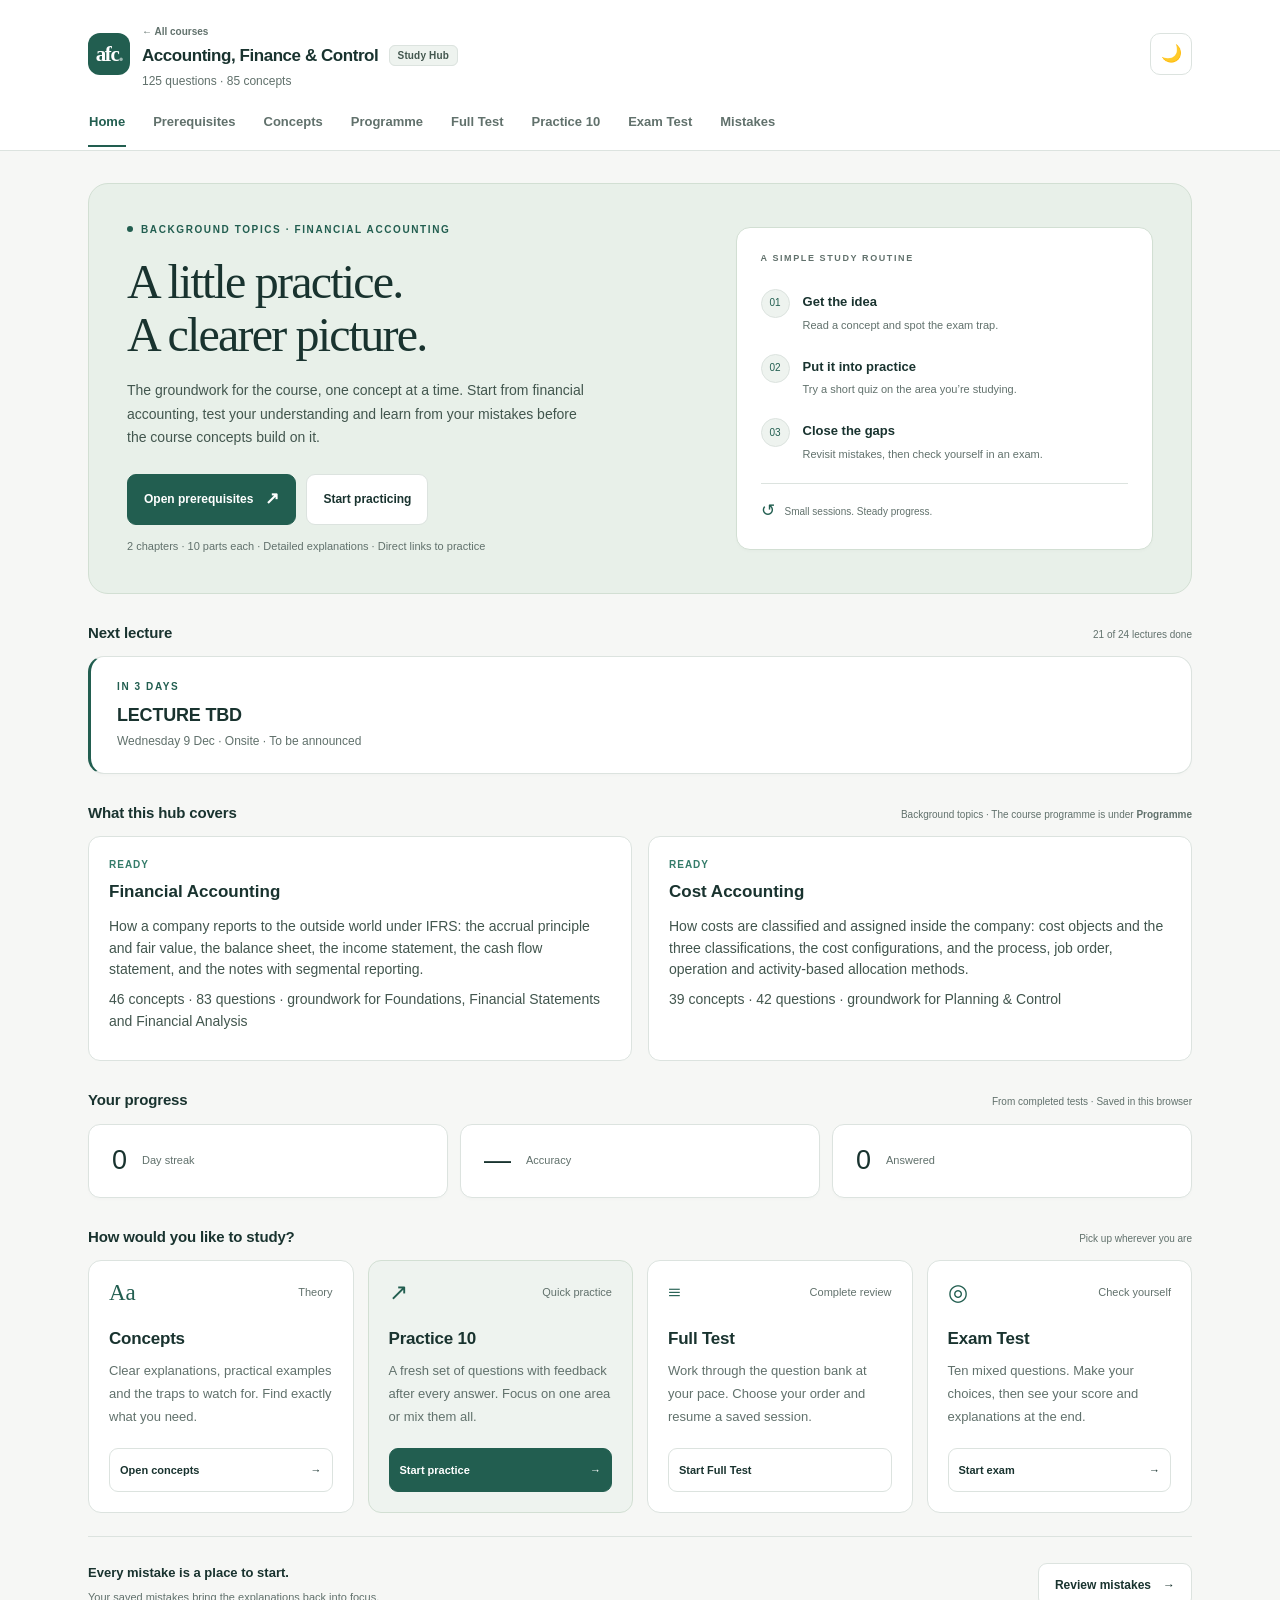
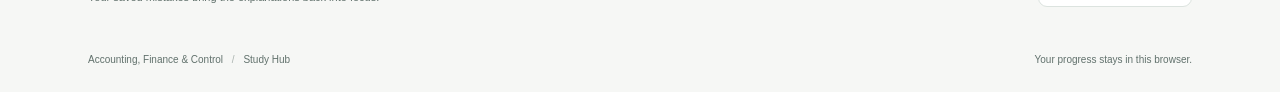
==== commit eca1b135: "Add Financial Statements Recovery study notes" ====
--- a/afc/index.html
+++ b/afc/index.html
@@ -72,7 +72,7 @@
     <div class="next-lecture card" id="nextLecture"></div>
     <div class="section-heading"><h3>What this hub covers</h3><span class="small">Background topics · The course programme is under <b>Programme</b></span></div>
     <div class="topic-grid">
-      <div class="topic"><div class="kicker">Ready</div><strong>Financial Accounting</strong><p>How a company reports to the outside world under IFRS: the accrual principle and fair value, the balance sheet, the income statement, the cash flow statement, and the notes with segmental reporting.</p><p class="small">44 concepts · 83 questions · groundwork for Foundations, Financial Statements and Financial Analysis</p></div>
+      <div class="topic"><div class="kicker">Ready</div><strong>Financial Accounting</strong><p>How a company reports to the outside world under IFRS: the accrual principle and fair value, the balance sheet, the income statement, the cash flow statement, and the notes with segmental reporting.</p><p class="small">46 concepts · 83 questions · groundwork for Foundations, Financial Statements and Financial Analysis</p></div>
       <div class="topic"><div class="kicker">Ready</div><strong>Cost Accounting</strong><p>How costs are classified and assigned inside the company: cost objects and the three classifications, the cost configurations, and the process, job order, operation and activity-based allocation methods.</p><p class="small">39 concepts · 42 questions · groundwork for Planning &amp; Control</p></div>
     </div>
     <div class="section-heading"><h3>Your progress</h3><span class="small">From completed tests · Saved in this browser</span></div>
@@ -127,7 +127,7 @@
   <section id="concepts" class="app-section hidden">
     <div class="card">
       <h2>Concepts</h2>
-      <p class="small">Each card gives the meaning, how the rule works in practice, and the typical exam trap. Pick a topic to narrow the areas below it. Where the course material follows an older standard, a <b>Today</b> note adds what current IFRS says — the answers to learn for the exam stay the ones in the annexure.</p>
+      <p class="small">Each card gives the meaning, how the rule works in practice, and the typical exam trap. The <b>Going deeper</b> sections add important points from the Financial Statements Recovery lecture, with slide references. Pick a topic to narrow the areas below it. Where the course material follows an older standard, a <b>Today</b> note adds what current IFRS says — the answers to learn for the exam stay the ones in the annexure.</p>
       <div class="pillrow" id="conceptPills"></div>
       <input class="searchbox" id="conceptSearch" placeholder="Search concepts..." aria-label="Search concepts" />
       <p class="small result-count" id="conceptResultCount" role="status" aria-live="polite"></p>
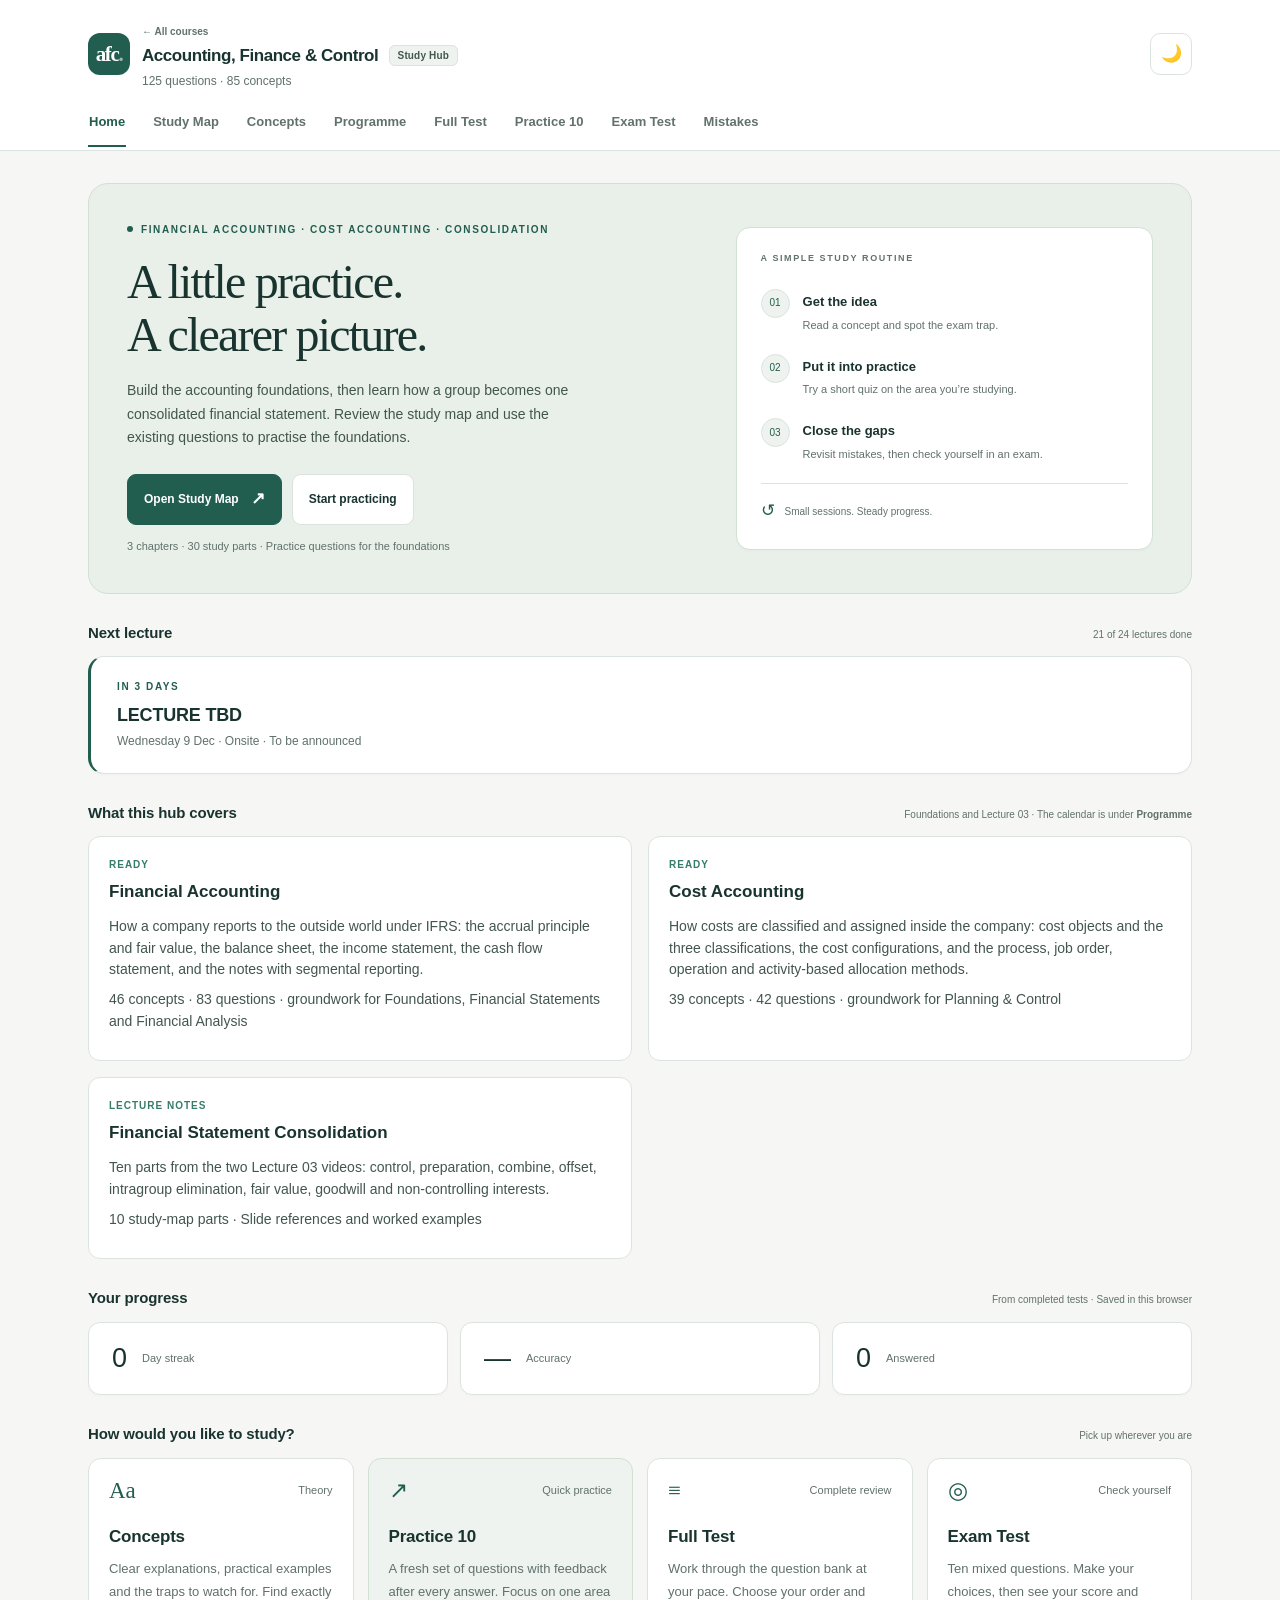
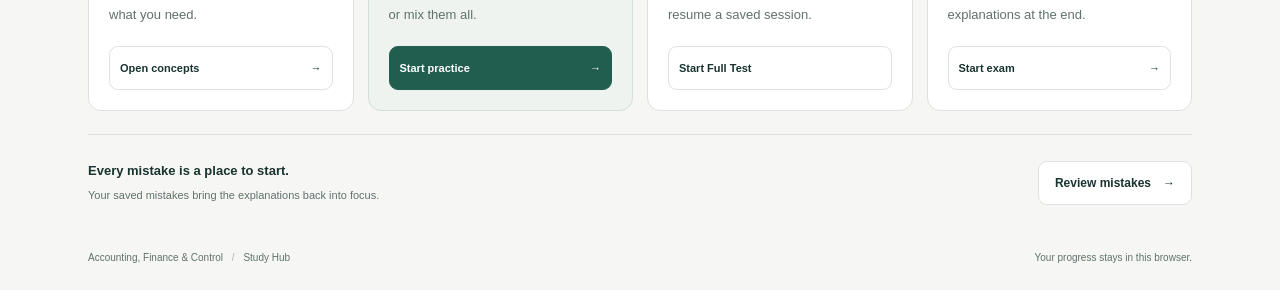
==== commit 16864918: "Add consolidation study chapter" ====
--- a/afc/index.html
+++ b/afc/index.html
@@ -4,7 +4,7 @@
 <meta charset="utf-8" />
 <meta name="viewport" content="width=device-width, initial-scale=1, viewport-fit=cover" />
 <title>Accounting, Finance &amp; Control Study Hub</title>
-<meta name="description" content="Background topics for Accounting, Finance &amp; Control: concepts and practice questions, starting with IFRS financial accounting." />
+<meta name="description" content="Accounting, Finance &amp; Control study map: financial accounting, cost accounting and financial statement consolidation." />
 <link rel="manifest" href="manifest.json" />
 <link rel="icon" href="icon.svg" type="image/svg+xml" />
 <link rel="apple-touch-icon" href="icon.svg" />
@@ -33,7 +33,7 @@
     </div>
     <nav class="nav" id="mainNav" aria-label="Sections">
       <button id="homeBtn" data-section="home" class="active" aria-current="page">Home</button>
-      <button id="studyMapBtn" data-section="studyMap">Prerequisites</button>
+      <button id="studyMapBtn" data-section="studyMap">Study Map</button>
       <button id="conceptsBtn" data-section="concepts">Concepts</button>
       <button id="programmeBtn" data-section="programme">Programme</button>
       <button id="fullBtn" data-mode="full">Full Test</button>
@@ -49,14 +49,14 @@
   <section id="home" class="app-section">
     <div class="hero">
       <div class="hero-copy">
-        <div class="eyebrow"><span class="status-dot" aria-hidden="true"></span> Background topics · Financial Accounting</div>
+        <div class="eyebrow"><span class="status-dot" aria-hidden="true"></span> Financial accounting · Cost accounting · Consolidation</div>
         <h2>A little practice.<br>A clearer picture.</h2>
-        <p>The groundwork for the course, one concept at a time. Start from financial accounting, test your understanding and learn from your mistakes before the course concepts build on it.</p>
+        <p>Build the accounting foundations, then learn how a group becomes one consolidated financial statement. Review the study map and use the existing questions to practise the foundations.</p>
         <div class="hero-actions">
-          <button class="primary" data-section="studyMap">Open prerequisites <span aria-hidden="true">↗</span></button>
+          <button class="primary" data-section="studyMap">Open Study Map <span aria-hidden="true">↗</span></button>
           <button class="ghost" data-mode="practice10">Start practicing</button>
         </div>
-        <div class="hero-note">2 chapters · 10 parts each · Detailed explanations · Direct links to practice</div>
+        <div class="hero-note">3 chapters · 30 study parts · Practice questions for the foundations</div>
       </div>
       <aside class="study-path" aria-label="Suggested study routine">
         <div class="eyebrow">A simple study routine</div>
@@ -70,10 +70,11 @@
     </div>
     <div class="section-heading"><h3>Next lecture</h3><span class="small" id="courseProgress"></span></div>
     <div class="next-lecture card" id="nextLecture"></div>
-    <div class="section-heading"><h3>What this hub covers</h3><span class="small">Background topics · The course programme is under <b>Programme</b></span></div>
+    <div class="section-heading"><h3>What this hub covers</h3><span class="small">Foundations and Lecture 03 · The calendar is under <b>Programme</b></span></div>
     <div class="topic-grid">
       <div class="topic"><div class="kicker">Ready</div><strong>Financial Accounting</strong><p>How a company reports to the outside world under IFRS: the accrual principle and fair value, the balance sheet, the income statement, the cash flow statement, and the notes with segmental reporting.</p><p class="small">46 concepts · 83 questions · groundwork for Foundations, Financial Statements and Financial Analysis</p></div>
       <div class="topic"><div class="kicker">Ready</div><strong>Cost Accounting</strong><p>How costs are classified and assigned inside the company: cost objects and the three classifications, the cost configurations, and the process, job order, operation and activity-based allocation methods.</p><p class="small">39 concepts · 42 questions · groundwork for Planning &amp; Control</p></div>
+      <div class="topic"><div class="kicker">Lecture notes</div><strong>Financial Statement Consolidation</strong><p>Ten parts from the two Lecture 03 videos: control, preparation, combine, offset, intragroup elimination, fair value, goodwill and non-controlling interests.</p><p class="small">10 study-map parts · Slide references and worked examples</p></div>
     </div>
     <div class="section-heading"><h3>Your progress</h3><span class="small">From completed tests · Saved in this browser</span></div>
     <div class="stats-row" id="homeStats"></div>
@@ -111,15 +112,20 @@
     <div class="card">
       <div class="study-map-intro">
         <div>
-          <div class="eyebrow">Prerequisites</div>
-          <h2>Your prerequisite study map</h2>
-          <p class="small">The material is organised like the Strategy &amp; Marketing study map: 10 parts for Financial Accounting and 10 parts for Cost Accounting. Expand a part for its explanation, learning objectives and related concept cards.</p>
+          <div class="eyebrow">Study Map</div>
+          <h2>Three chapters, ten parts each</h2>
+          <p class="small">Financial Accounting and Cost Accounting cover the prerequisite annexures. Financial Statement Consolidation follows the two Lecture 03 videos. Expand a part for its explanation, three points to master and source-slide references where available.</p>
         </div>
         <div class="map-legend" aria-label="Study status">
           <span><i class="map-dot ready" aria-hidden="true"></i> Ready</span>
           <span><i class="map-dot next" aria-hidden="true"></i> Next</span>
         </div>
       </div>
+      <nav class="map-jump" aria-label="Jump to a study chapter">
+        <a href="#map-financial-accounting">Financial Accounting</a>
+        <a href="#map-cost-accounting">Cost Accounting</a>
+        <a href="#map-financial-statement-consolidation">Financial Statement Consolidation</a>
+      </nav>
       <div id="studyMapGrid" class="study-map"></div>
     </div>
   </section>
@@ -127,7 +133,7 @@
   <section id="concepts" class="app-section hidden">
     <div class="card">
       <h2>Concepts</h2>
-      <p class="small">Each card gives the meaning, how the rule works in practice, and the typical exam trap. The <b>Going deeper</b> sections add important points from the Financial Statements Recovery lecture, with slide references. Pick a topic to narrow the areas below it. Where the course material follows an older standard, a <b>Today</b> note adds what current IFRS says — the answers to learn for the exam stay the ones in the annexure.</p>
+      <p class="small">Each card gives the meaning, how the rule works in practice, and the typical exam trap. The <b>Going deeper</b> sections add important points from the Financial Statements Recovery lecture, with slide references. The new consolidation chapter is in Study Map. Pick a topic to narrow the areas below it. Where the course material follows an older standard, a <b>Today</b> note adds what current IFRS says — the answers to learn for the exam stay the ones in the annexure.</p>
       <div class="pillrow" id="conceptPills"></div>
       <input class="searchbox" id="conceptSearch" placeholder="Search concepts..." aria-label="Search concepts" />
       <p class="small result-count" id="conceptResultCount" role="status" aria-live="polite"></p>
--- a/afc/styles.css
+++ b/afc/styles.css
@@ -107,6 +107,9 @@
 .map-legend span { display: inline-flex; align-items: center; gap: 6px; }
 .map-dot { width: 8px; height: 8px; border-radius: 50%; background: var(--ok-border); }
 .map-dot.next { background: var(--warn); }
+.map-jump { display: flex; flex-wrap: wrap; gap: 8px; margin: 0 0 20px; }
+.map-jump a { border: 1px solid var(--line); border-radius: 99px; padding: 9px 13px; background: var(--soft); color: var(--accent); font-size: 12px; font-weight: 700; text-decoration: none; }
+.map-jump a:hover, .map-jump a:focus-visible { border-color: var(--accent); background: var(--card); }
 .study-map { display: grid; gap: 18px; }
 .map-topic { border: 1px solid var(--line); border-radius: 14px; overflow: hidden; background: var(--bg); }
 .map-heading { display: flex; align-items: center; justify-content: space-between; gap: 16px; padding: 18px 20px; border-bottom: 1px solid var(--line); background: var(--soft); }
@@ -132,6 +135,8 @@
 .map-detail ul { margin: 0 0 16px; padding-left: 19px; color: var(--text2); font-size: 12px; line-height: 1.65; }
 .map-detail li + li { margin-top: 6px; }
 .map-detail .map-connection { border-left: 2px solid var(--accent2); padding-left: 11px; font-size: 12px; }
+.map-detail .map-note { margin-top: 16px; padding: 12px 14px; border: 1px solid var(--warn); border-radius: 9px; background: var(--soft); color: var(--text); font-size: 13px; }
+.map-detail .map-source { margin-top: 16px; color: var(--muted); font-size: 12px; }
 .map-detail .map-action { width: 100%; justify-content: space-between; margin-top: 18px; padding: 10px 12px; font-size: 11px; }
 .grid, .topic-grid { display: grid; grid-template-columns: repeat(2, 1fr); gap: 16px; }
 .topic { background: var(--card); border: 1px solid var(--line); border-radius: 12px; padding: 20px; min-width: 0; overflow-wrap: break-word; }
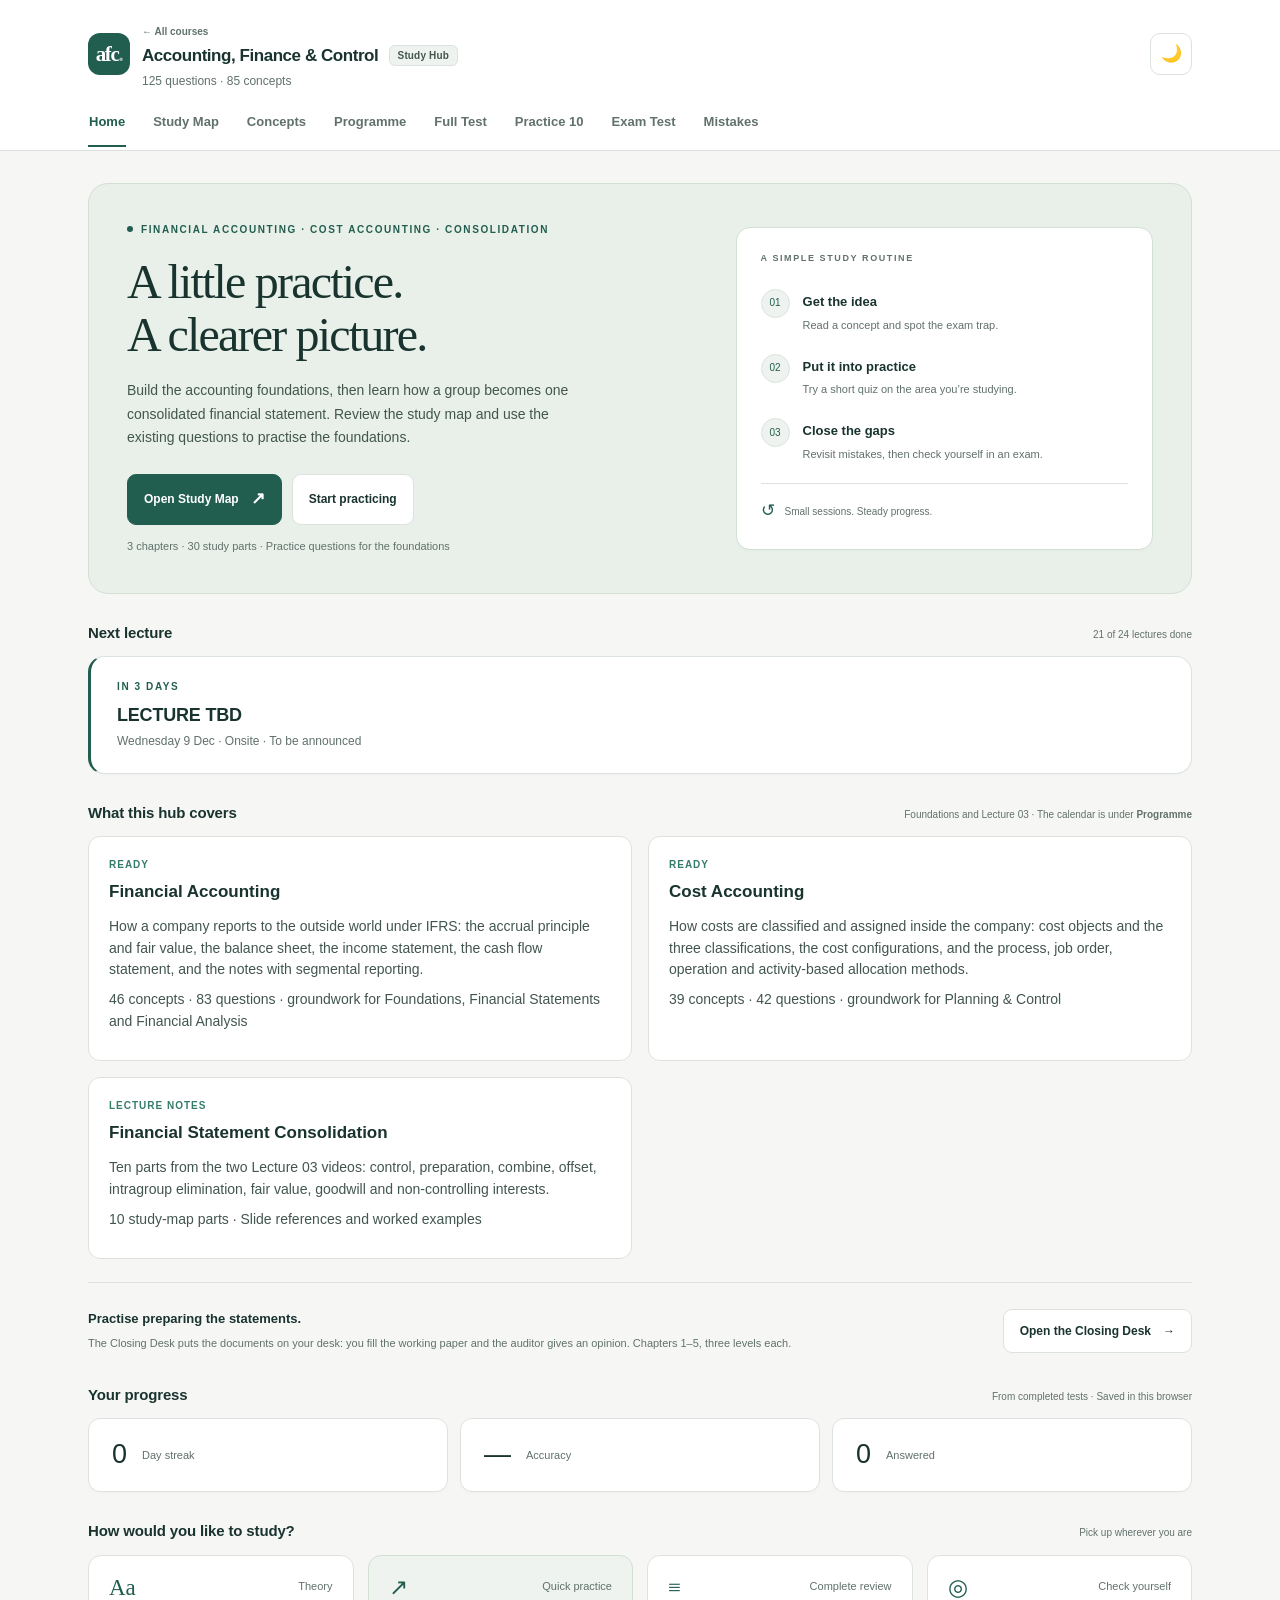
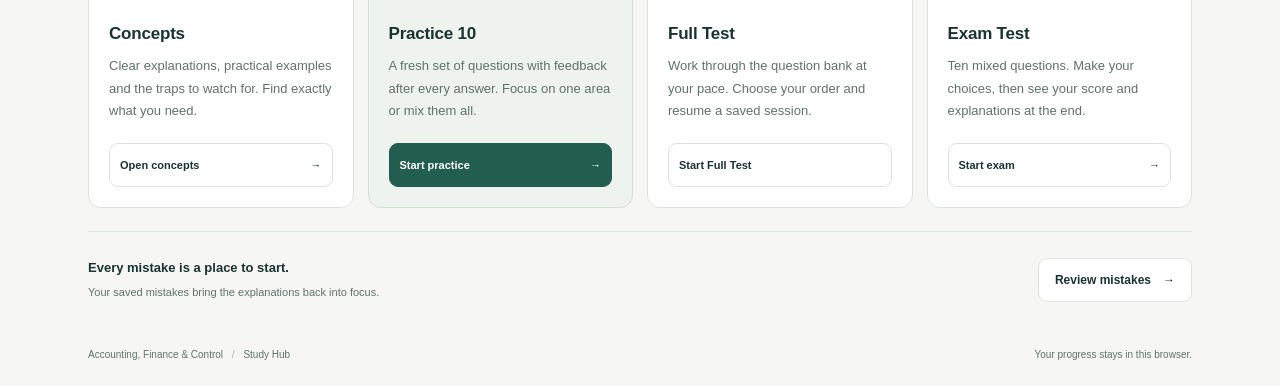
==== commit f065247d: "Add AFC Closing Desk: a statement-preparation game for iPhone A practice game for Accounting, Financ" ====
--- a/afc/index.html
+++ b/afc/index.html
@@ -76,6 +76,7 @@
       <div class="topic"><div class="kicker">Ready</div><strong>Cost Accounting</strong><p>How costs are classified and assigned inside the company: cost objects and the three classifications, the cost configurations, and the process, job order, operation and activity-based allocation methods.</p><p class="small">39 concepts · 42 questions · groundwork for Planning &amp; Control</p></div>
       <div class="topic"><div class="kicker">Lecture notes</div><strong>Financial Statement Consolidation</strong><p>Ten parts from the two Lecture 03 videos: control, preparation, combine, offset, intragroup elimination, fair value, goodwill and non-controlling interests.</p><p class="small">10 study-map parts · Slide references and worked examples</p></div>
     </div>
+    <div class="review-prompt"><div><strong>Practise preparing the statements.</strong><p class="small">The Closing Desk puts the documents on your desk: you fill the working paper and the auditor gives an opinion. Chapters 1–5, three levels each.</p></div><a class="ghost" href="../desk/index.html" style="text-decoration:none">Open the Closing Desk <span aria-hidden="true">→</span></a></div>
     <div class="section-heading"><h3>Your progress</h3><span class="small">From completed tests · Saved in this browser</span></div>
     <div class="stats-row" id="homeStats"></div>
     <div class="section-heading"><h3>How would you like to study?</h3><span class="small">Pick up wherever you are</span></div>
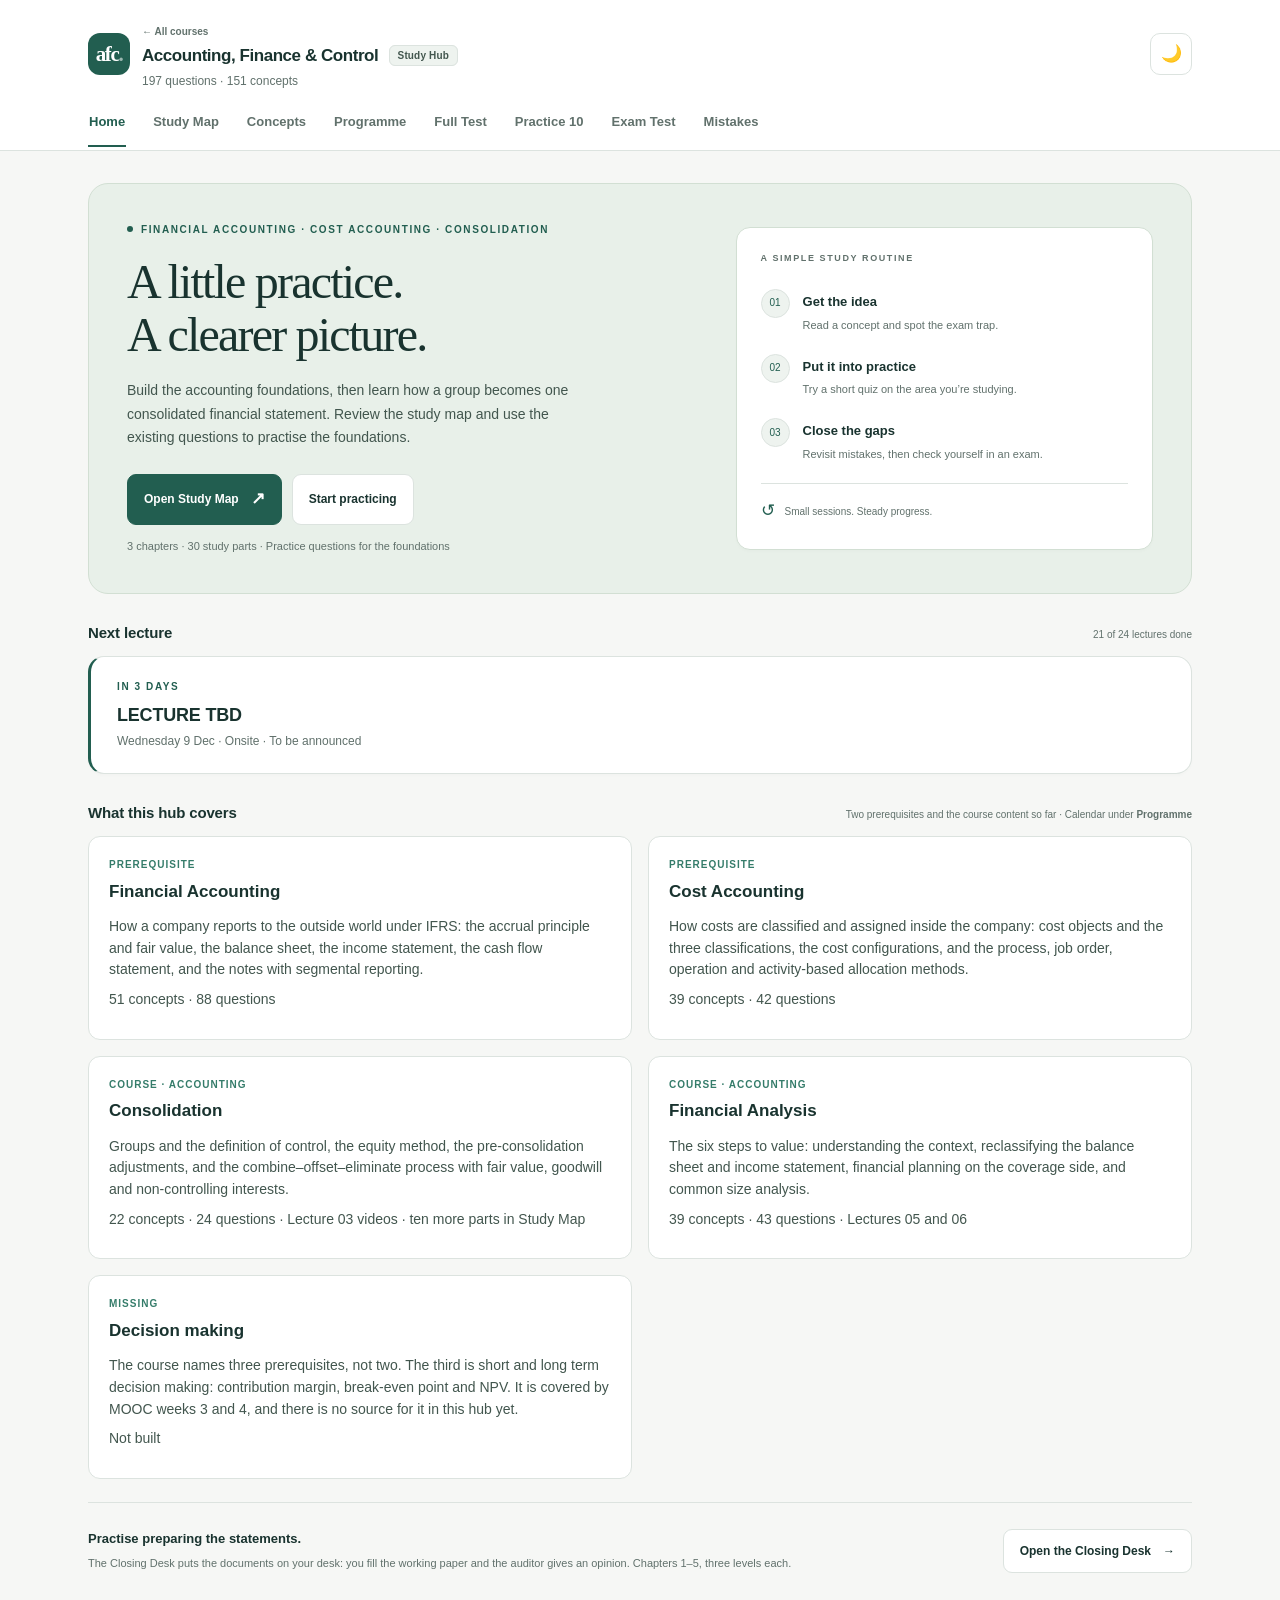
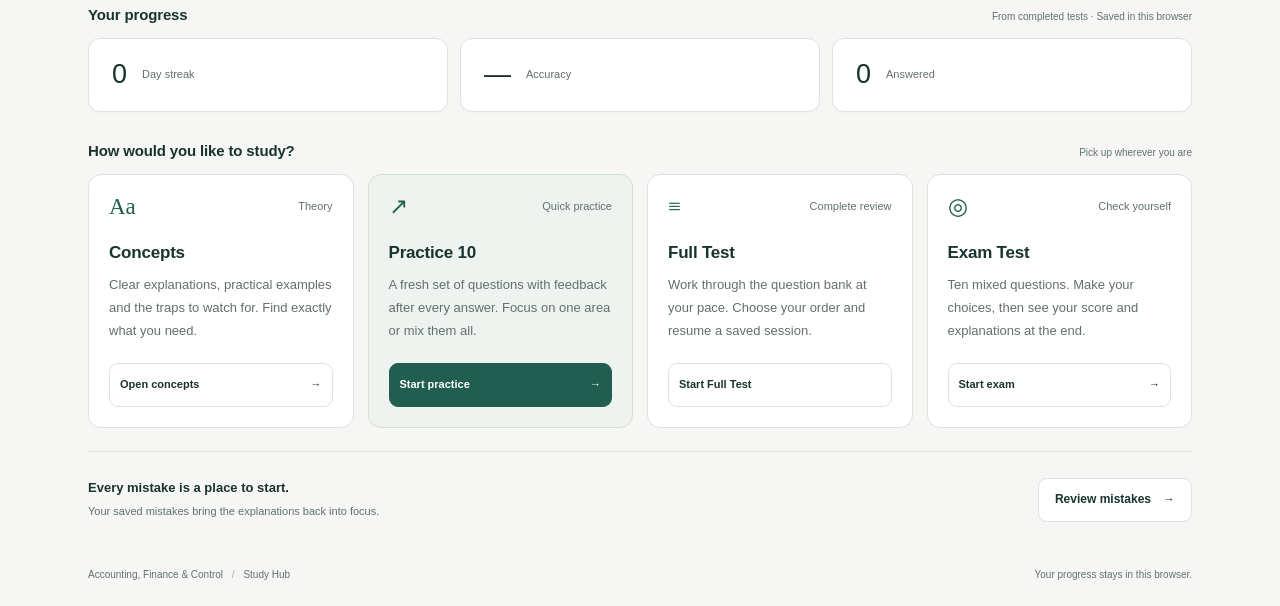
==== commit acfce2ea: "Rebuild the AFC hub from the course slides in Drive The hub was built from the two annexures alone. " ====
--- a/afc/index.html
+++ b/afc/index.html
@@ -70,11 +70,13 @@
     </div>
     <div class="section-heading"><h3>Next lecture</h3><span class="small" id="courseProgress"></span></div>
     <div class="next-lecture card" id="nextLecture"></div>
-    <div class="section-heading"><h3>What this hub covers</h3><span class="small">Foundations and Lecture 03 · The calendar is under <b>Programme</b></span></div>
+    <div class="section-heading"><h3>What this hub covers</h3><span class="small">Two prerequisites and the course content so far · Calendar under <b>Programme</b></span></div>
     <div class="topic-grid">
-      <div class="topic"><div class="kicker">Ready</div><strong>Financial Accounting</strong><p>How a company reports to the outside world under IFRS: the accrual principle and fair value, the balance sheet, the income statement, the cash flow statement, and the notes with segmental reporting.</p><p class="small">46 concepts · 83 questions · groundwork for Foundations, Financial Statements and Financial Analysis</p></div>
-      <div class="topic"><div class="kicker">Ready</div><strong>Cost Accounting</strong><p>How costs are classified and assigned inside the company: cost objects and the three classifications, the cost configurations, and the process, job order, operation and activity-based allocation methods.</p><p class="small">39 concepts · 42 questions · groundwork for Planning &amp; Control</p></div>
-      <div class="topic"><div class="kicker">Lecture notes</div><strong>Financial Statement Consolidation</strong><p>Ten parts from the two Lecture 03 videos: control, preparation, combine, offset, intragroup elimination, fair value, goodwill and non-controlling interests.</p><p class="small">10 study-map parts · Slide references and worked examples</p></div>
+      <div class="topic"><div class="kicker">Prerequisite</div><strong>Financial Accounting</strong><p>How a company reports to the outside world under IFRS: the accrual principle and fair value, the balance sheet, the income statement, the cash flow statement, and the notes with segmental reporting.</p><p class="small">51 concepts · 88 questions</p></div>
+      <div class="topic"><div class="kicker">Prerequisite</div><strong>Cost Accounting</strong><p>How costs are classified and assigned inside the company: cost objects and the three classifications, the cost configurations, and the process, job order, operation and activity-based allocation methods.</p><p class="small">39 concepts · 42 questions</p></div>
+      <div class="topic"><div class="kicker">Course · Accounting</div><strong>Consolidation</strong><p>Groups and the definition of control, the equity method, the pre-consolidation adjustments, and the combine–offset–eliminate process with fair value, goodwill and non-controlling interests.</p><p class="small">22 concepts · 24 questions · Lecture 03 videos · ten more parts in Study Map</p></div>
+      <div class="topic"><div class="kicker">Course · Accounting</div><strong>Financial Analysis</strong><p>The six steps to value: understanding the context, reclassifying the balance sheet and income statement, financial planning on the coverage side, and common size analysis.</p><p class="small">39 concepts · 43 questions · Lectures 05 and 06</p></div>
+      <div class="topic"><div class="kicker">Missing</div><strong>Decision making</strong><p>The course names three prerequisites, not two. The third is short and long term decision making: contribution margin, break-even point and NPV. It is covered by MOOC weeks 3 and 4, and there is no source for it in this hub yet.</p><p class="small">Not built</p></div>
     </div>
     <div class="review-prompt"><div><strong>Practise preparing the statements.</strong><p class="small">The Closing Desk puts the documents on your desk: you fill the working paper and the auditor gives an opinion. Chapters 1–5, three levels each.</p></div><a class="ghost" href="../desk/index.html" style="text-decoration:none">Open the Closing Desk <span aria-hidden="true">→</span></a></div>
     <div class="section-heading"><h3>Your progress</h3><span class="small">From completed tests · Saved in this browser</span></div>
@@ -134,8 +136,9 @@
   <section id="concepts" class="app-section hidden">
     <div class="card">
       <h2>Concepts</h2>
-      <p class="small">Each card gives the meaning, how the rule works in practice, and the typical exam trap. The <b>Going deeper</b> sections add important points from the Financial Statements Recovery lecture, with slide references. The new consolidation chapter is in Study Map. Pick a topic to narrow the areas below it. Where the course material follows an older standard, a <b>Today</b> note adds what current IFRS says — the answers to learn for the exam stay the ones in the annexure.</p>
+      <p class="small">Each card gives the meaning, how the rule works in practice, and the typical exam trap. Pick a topic to narrow the areas below it — the note says whether it is a prerequisite or course content. The <b>Going deeper</b> sections add points from the Financial Statements Recovery lecture, with slide references, and Study Map holds the ten-part chapters. Where the course material follows an older standard, a <b>Today</b> note adds what current IFRS says — the answers to learn for the exam stay the ones in the annexure.</p>
       <div class="pillrow" id="conceptPills"></div>
+      <p class="topic-note hidden" id="conceptTopicNote" role="status" aria-live="polite"></p>
       <input class="searchbox" id="conceptSearch" placeholder="Search concepts..." aria-label="Search concepts" />
       <p class="small result-count" id="conceptResultCount" role="status" aria-live="polite"></p>
       <div class="empty-state hidden" id="conceptEmpty"><h3>No matching concepts</h3><p>Try a different search or browse all areas.</p><button class="ghost" data-reset-concepts>Clear filters</button></div>
@@ -154,6 +157,12 @@
           <div class="topic"><div class="kicker">Trap</div><strong>Product cost ≠ direct cost</strong><p>Manufacturing overhead is indirect and still a product cost. Direct costs, on the other hand, are always product costs.</p></div>
           <div class="topic"><div class="kicker">Trap</div><strong>Variable means variable in total</strong><p>Per unit a variable cost is constant and a fixed cost falls as volume grows — the opposite of the intuition the names suggest.</p></div>
           <div class="topic"><div class="kicker">Trap</div><strong>Job order still allocates overhead</strong><p>It traces both direct components; only ABC changes how the indirect pool itself is spread.</p></div>
+          <div class="topic"><div class="kicker">Trap</div><strong>Consolidate 100%, then split</strong><p>An 85% parent combines all of the subsidiary and reports 15% as non-controlling interests. Intragroup transactions are eliminated in full too, not in proportion.</p></div>
+          <div class="topic"><div class="kicker">Trap</div><strong>Surplus direction on consolidation</strong><p>A fair value surplus on an asset creates a deferred tax liability; a surplus on a provision creates a deferred tax asset.</p></div>
+          <div class="topic"><div class="kicker">Trap</div><strong>Cash is not in NOWC</strong><p>Receivables plus inventories minus payables. Cash belongs to the net financial position, and trade payables never appear in the coverage column.</p></div>
+          <div class="topic"><div class="kicker">Trap</div><strong>Personnel sits below value added</strong><p>Value added is what the firm adds to external resources, so raw materials and services come off above it and labour below.</p></div>
+          <div class="topic"><div class="kicker">Trap</div><strong>IFRS 16 moves three ratios</strong><p>EBITDA up, net debt up, leverage up — with the business unchanged. Financing choices move the ratios.</p></div>
+          <div class="topic"><div class="kicker">Trap</div><strong>Auditors certify IFRS, not adjusted</strong><p>Adjusted results and special items are management's presentation. Always carry the basis with the number.</p></div>
           <div class="topic"><div class="kicker">Trap</div><strong>Goodwill is tested, not amortized</strong><p>Indefinite life means an impairment test every year, with the loss credited to the income statement.</p><p class="today-note"><b>Today.</b> The loss is charged against the profit of the year, and goodwill is the one asset whose impairment can never be reversed.</p></div>
         </div>
       </div>
@@ -164,7 +173,13 @@
     <div class="card">
       <h2>Programme</h2>
       <p class="small">The lecture calendar for AFC26, as published by Professor Arnaboldi. Each module that rests on a background topic in this hub links straight to a practice run on it.</p>
-      <div class="section-heading"><h3>Modules</h3><span class="small">In the order they are taught</span></div>
+      <div class="section-heading"><h3>The course at a glance</h3><span class="small">From the Lecture 02 deck</span></div>
+      <div class="topic-grid" id="courseGlance"></div>
+      <div class="section-heading"><h3>Assessment</h3><span class="small">Final grade, then the oral</span></div>
+      <div class="calendar" id="assessmentList"></div>
+      <div class="section-heading"><h3>Prerequisites</h3><span class="small">Three are named by the course</span></div>
+      <div class="calendar" id="prereqList"></div>
+      <div class="section-heading"><h3>Modules</h3><span class="small">Calendar groups, tagged with their A / F / C block</span></div>
       <div class="topic-grid" id="moduleGrid"></div>
       <div class="section-heading"><h3>Calendar</h3><span class="small">Mondays and Wednesdays · autumn 2026</span></div>
       <div class="calendar" id="calendarList"></div>
--- a/afc/styles.css
+++ b/afc/styles.css
@@ -224,6 +224,12 @@
 .module-revise button { width: 100%; justify-content: space-between; padding: 10px 14px; font-size: 11px; }
 #moduleGrid .topic { display: flex; flex-direction: column; }
 #moduleGrid .module-revise { margin-top: auto; }
+ul.plain { list-style: none; padding: 0; margin: 10px 0 0; }
+ul.plain li { font-size: 13px; color: var(--text2); padding: 5px 0 5px 14px; position: relative; }
+ul.plain li::before { content: '\2022'; position: absolute; left: 0; color: var(--accent); }
+#assessmentList .lecture-date, #prereqList .lecture-date { width: 62px; }
+#assessmentList .lecture-date .day { font-size: 13px; letter-spacing: 0; }
+.badge.conflict { border-color: var(--warn); color: var(--warn); background: transparent; cursor: help; }
 .session-resume, .quiz-notice { padding: 16px; margin: 18px 0; background: var(--soft); border: 1px solid var(--line); border-radius: 10px; font-size: 13px; }
 .session-resume button { margin-top: 8px; }
 .confetti-container { position: fixed; inset: 0; pointer-events: none; z-index: 999; overflow: hidden; }
